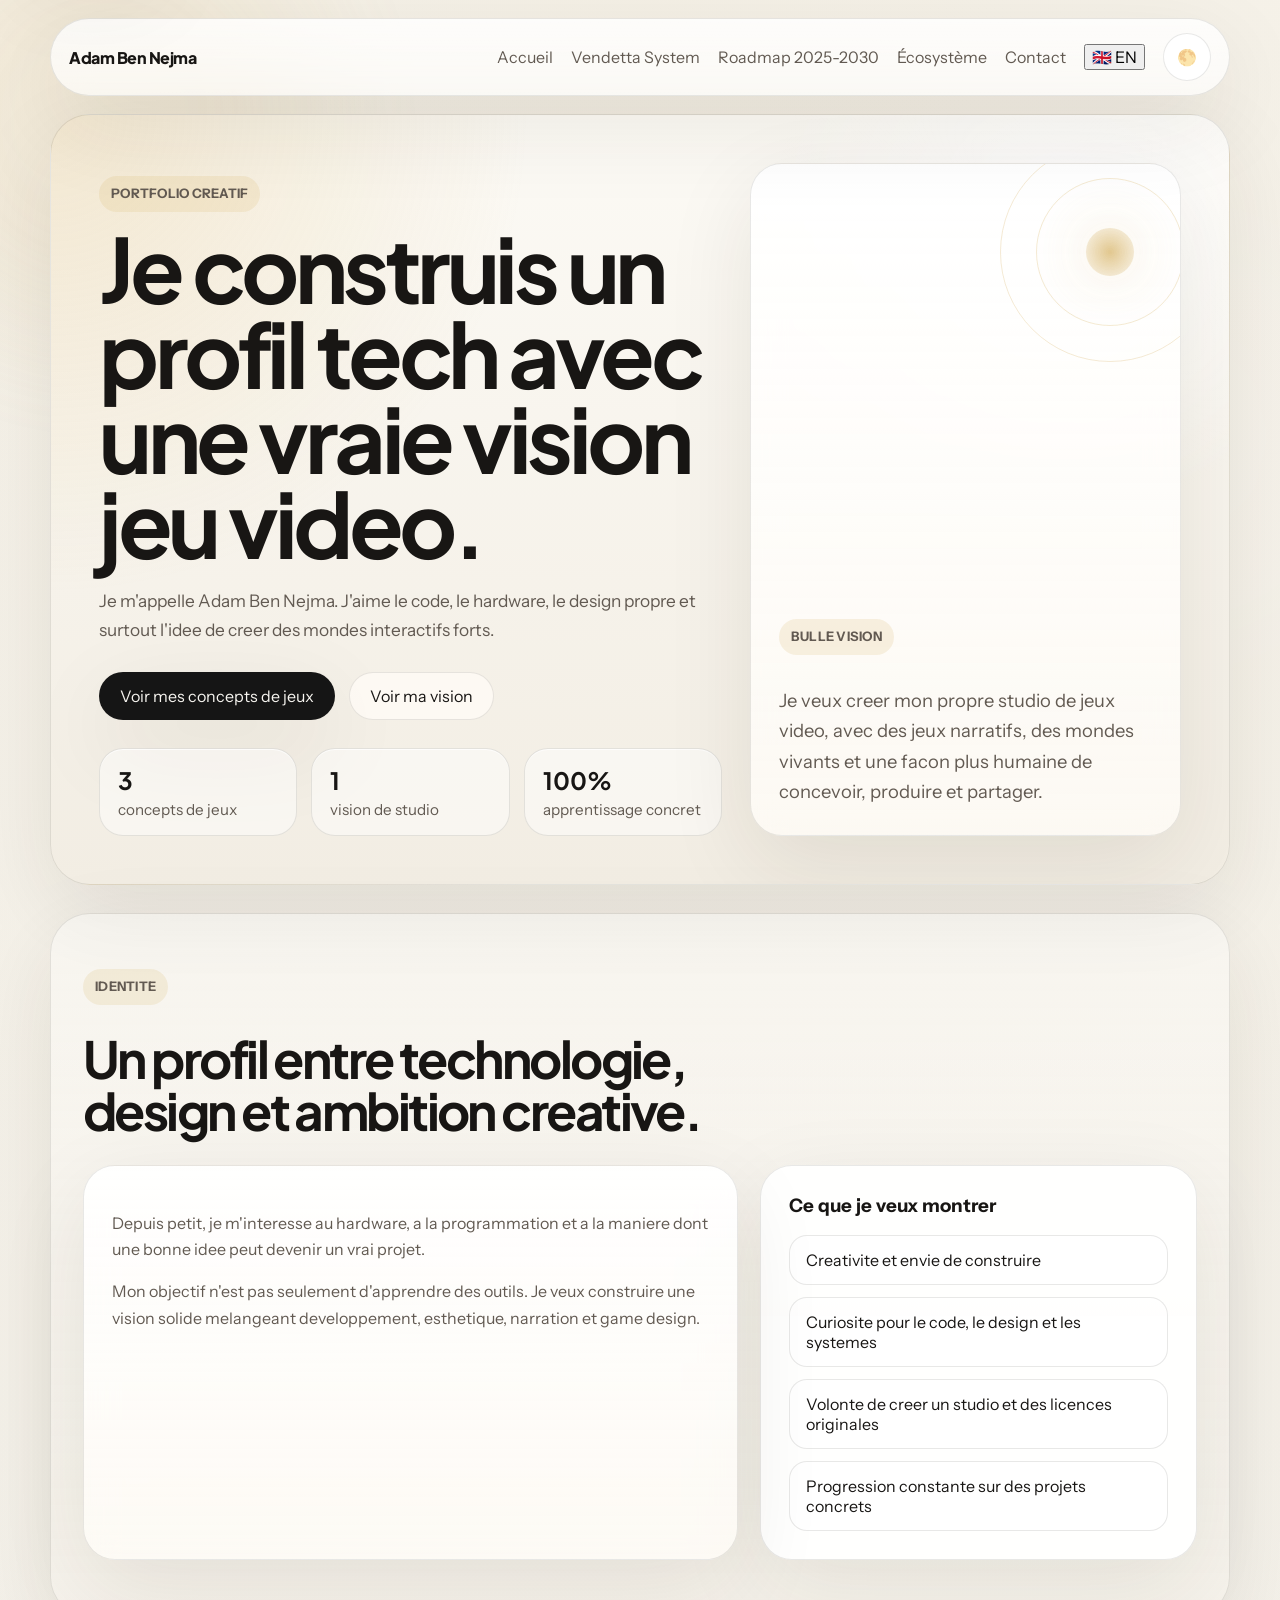
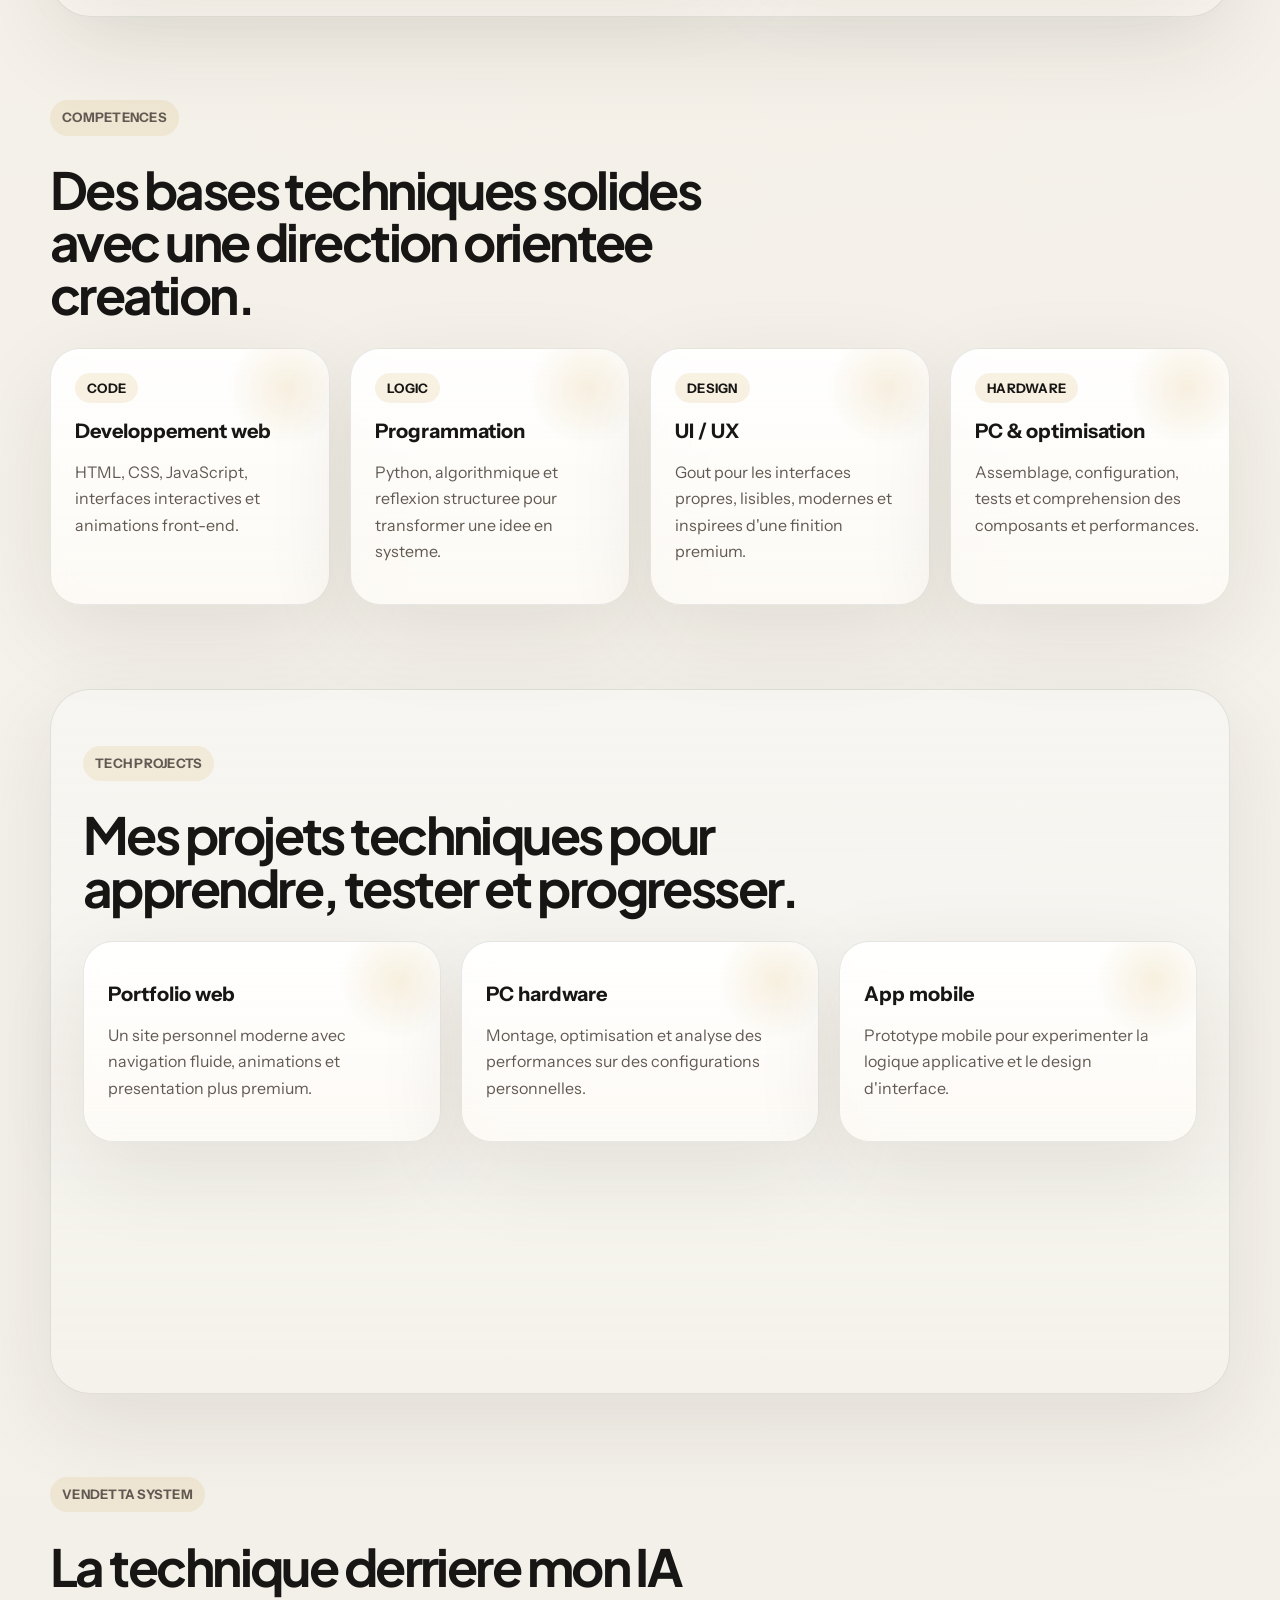
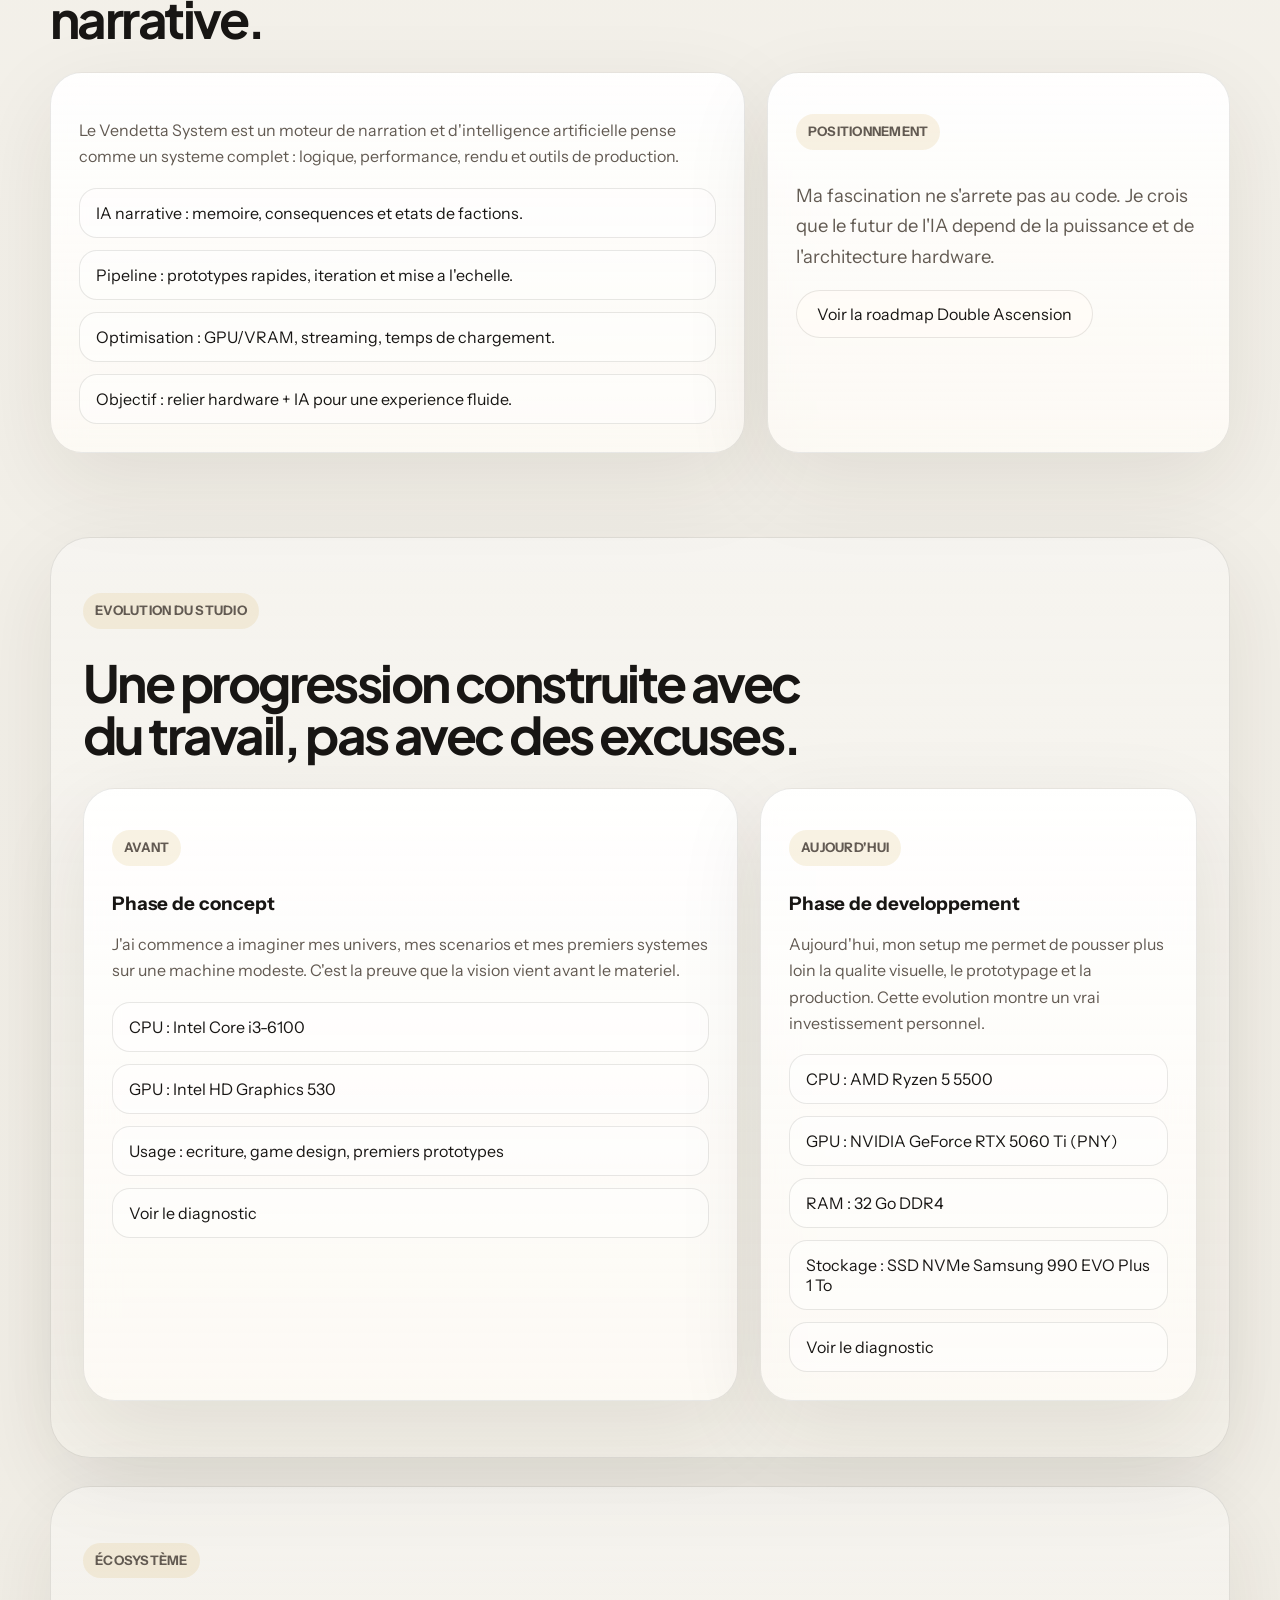
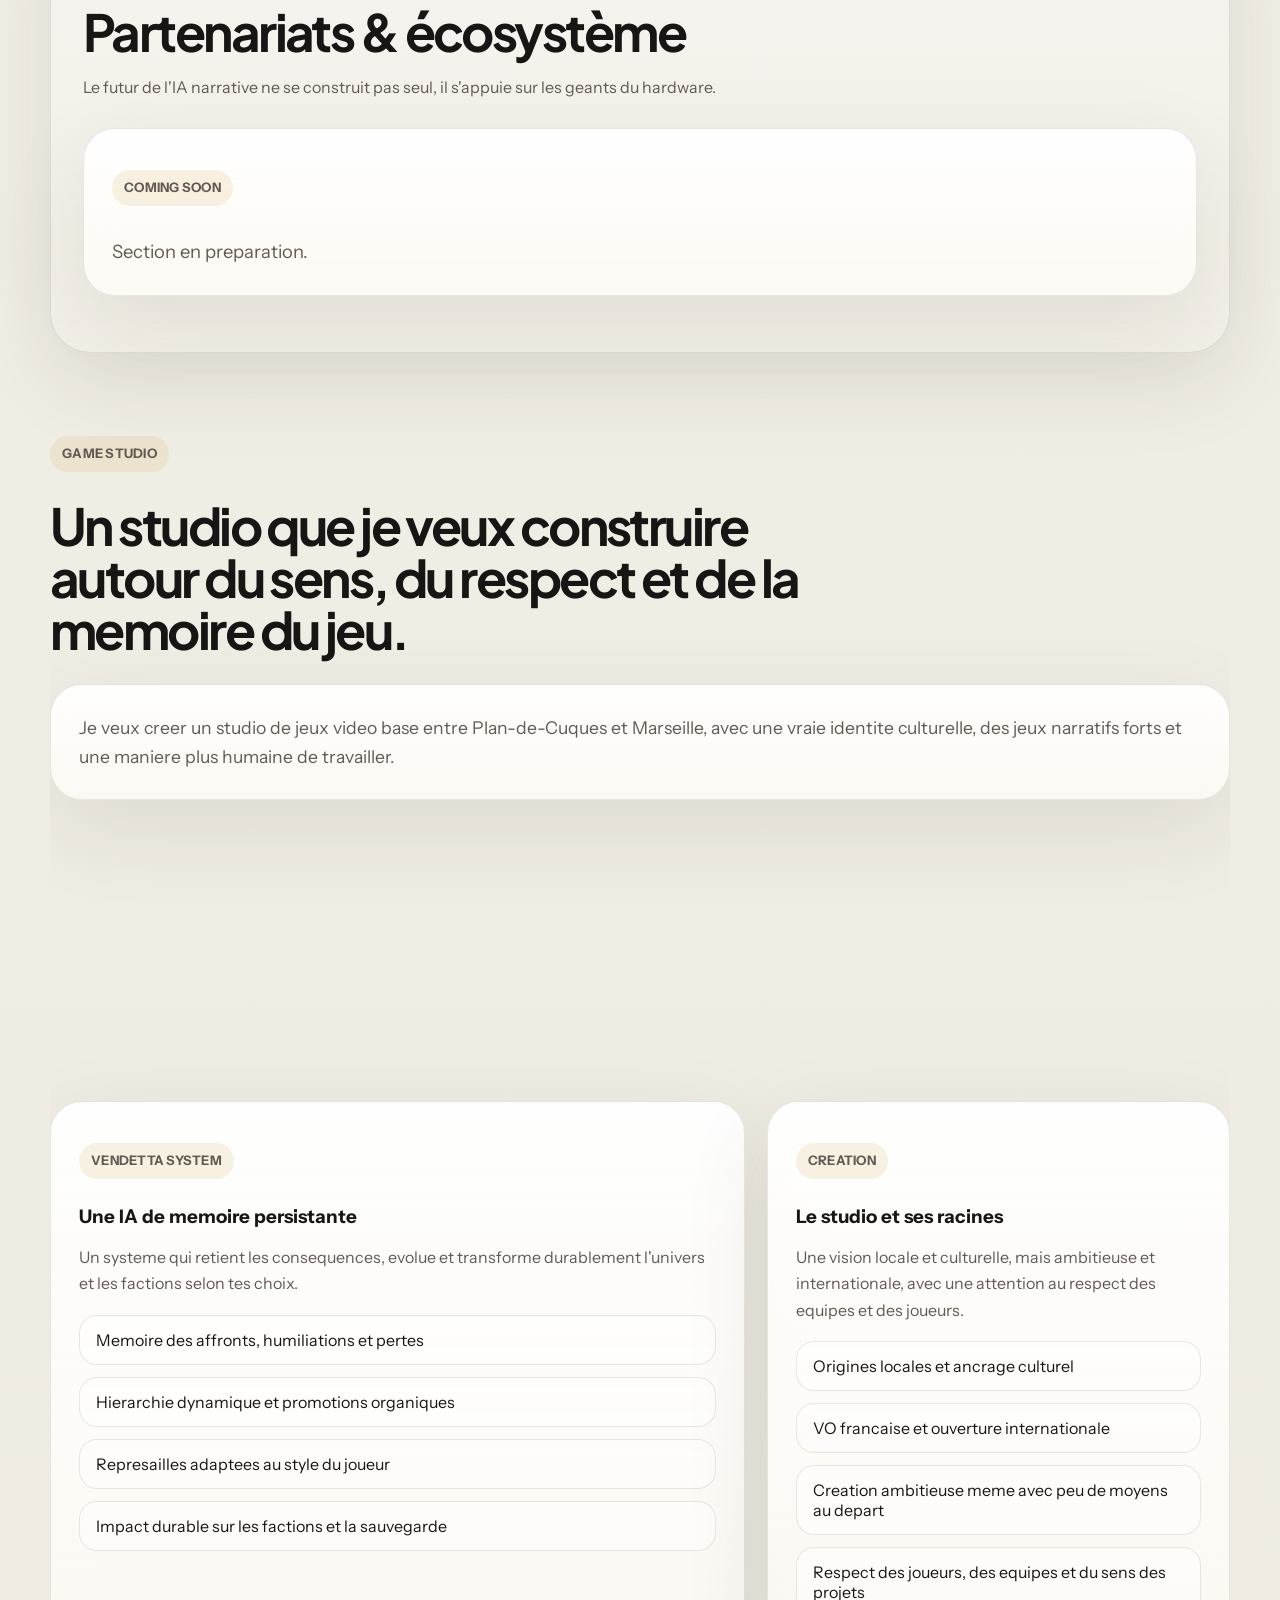
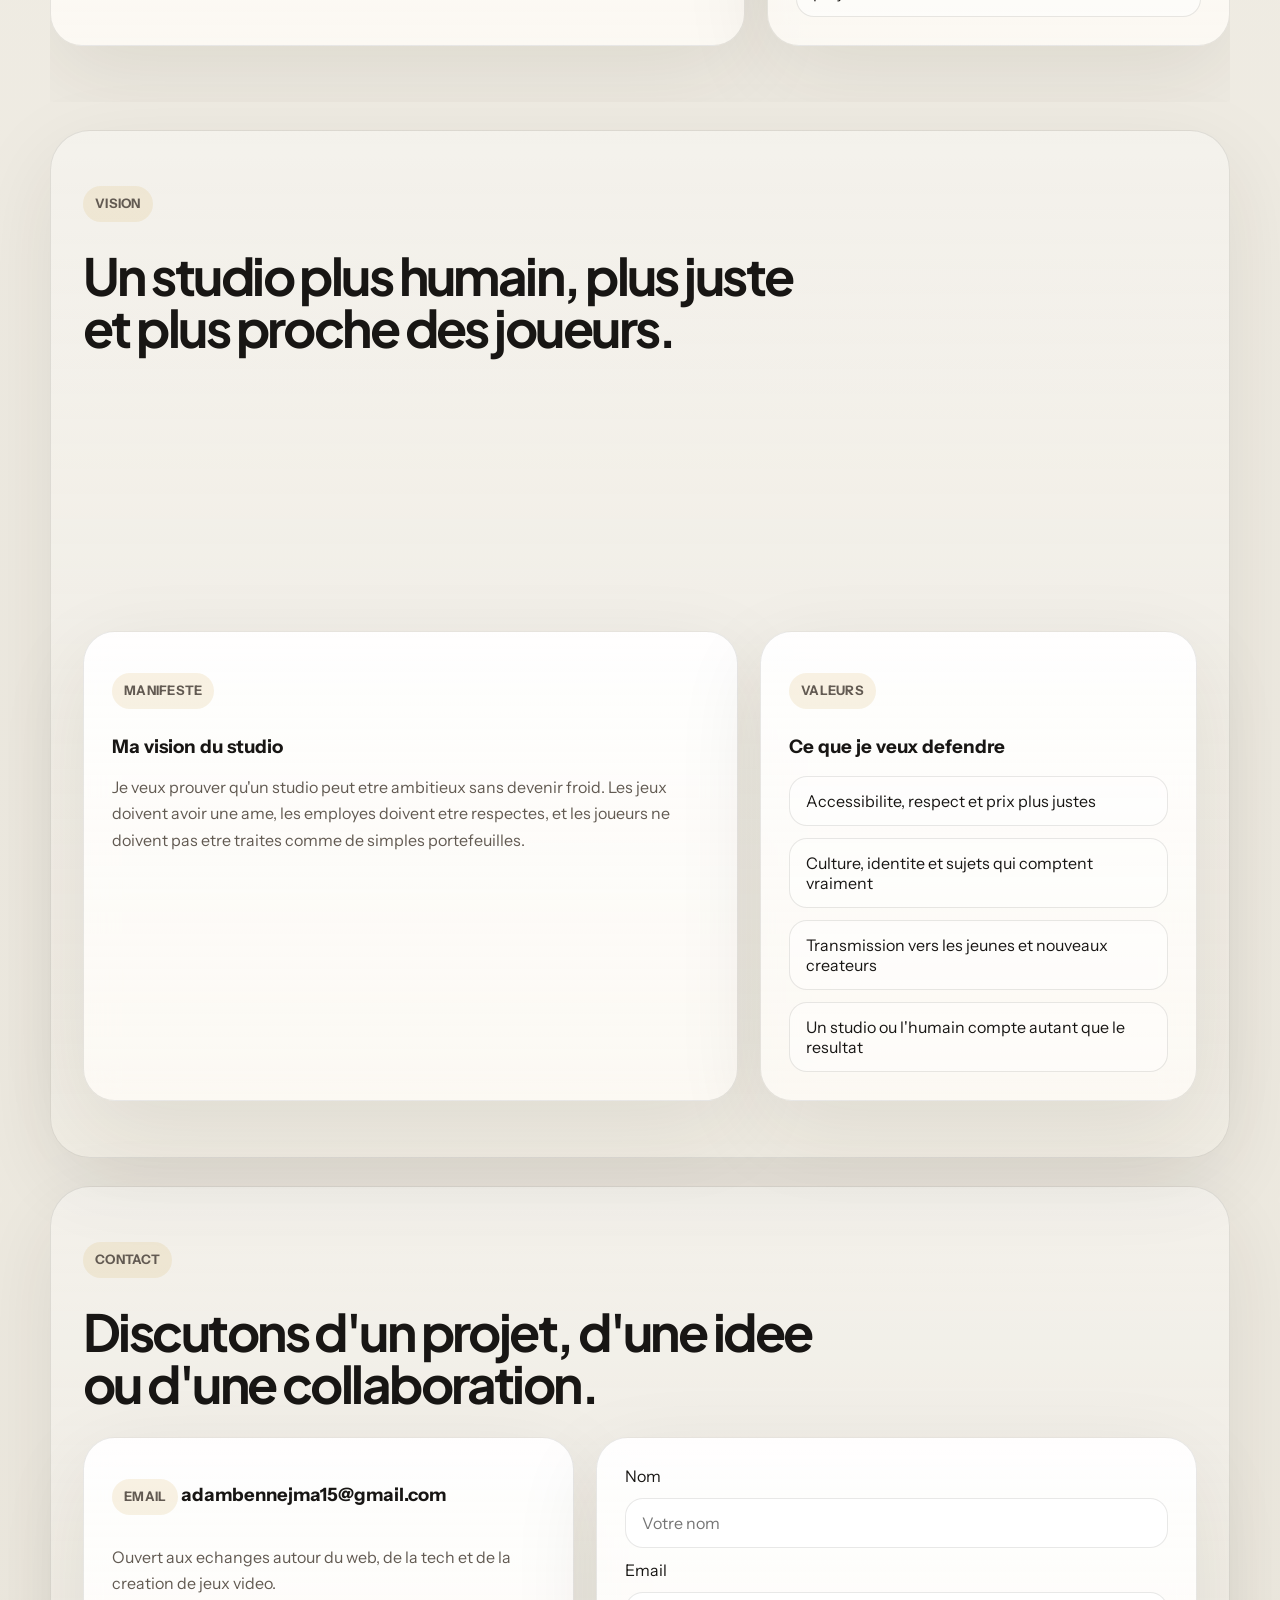
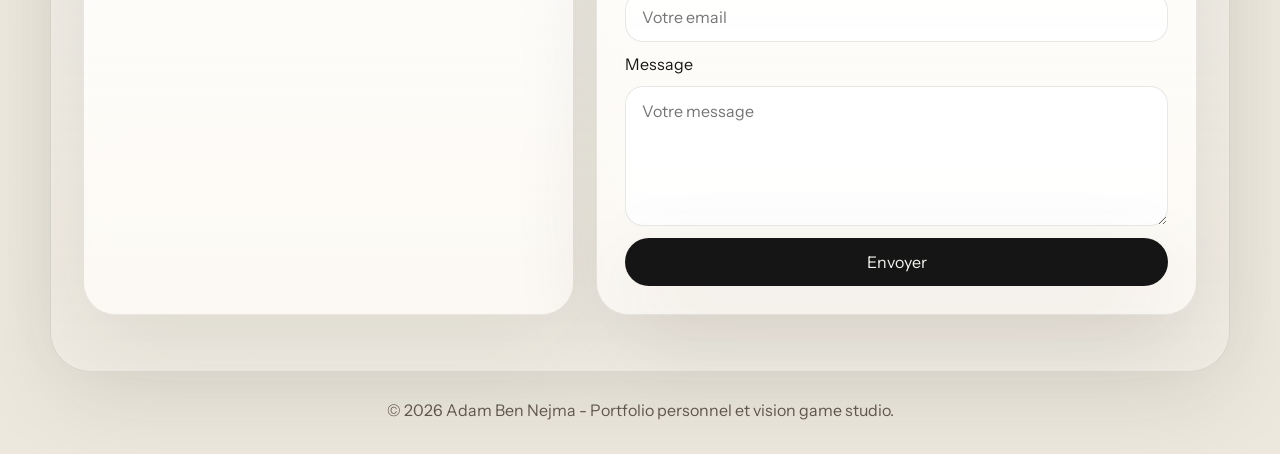
==== Portfolio-main/index.html @ b354236b "Add files via upload" ====
<!DOCTYPE html>
<html lang="fr">
<head>
  <meta charset="UTF-8">
  <meta name="viewport" content="width=device-width, initial-scale=1.0">
  <title>Adam Ben Nejma | Portfolio</title>
  <meta name="description" content="Portfolio d'Adam Ben Nejma : projets tech, vision de studio, Vendetta System et roadmap 2025-2030." data-i18n="meta.description" data-i18n-attr="content">
  <meta name="author" content="Adam Ben Nejma">
  <meta name="robots" content="index,follow">
  <meta name="color-scheme" content="light dark">
  <meta name="theme-color" content="#f7f5f0" media="(prefers-color-scheme: light)">
  <meta name="theme-color" content="#0c0c0e" media="(prefers-color-scheme: dark)">

  <meta property="og:type" content="website">
  <meta property="og:title" content="Adam Ben Nejma | Portfolio" data-i18n="document.title" data-i18n-attr="content">
  <meta property="og:description" content="Portfolio d'Adam Ben Nejma : projets tech, vision de studio, Vendetta System et roadmap 2025-2030." data-i18n="meta.description" data-i18n-attr="content">
  <meta name="twitter:card" content="summary">

  <link rel="icon" href="assets/favicon.svg" type="image/svg+xml">
  <link rel="preconnect" href="https://fonts.googleapis.com">
  <link rel="preconnect" href="https://fonts.gstatic.com" crossorigin>
  <link href="https://fonts.googleapis.com/css2?family=Instrument+Sans:wght@400;500;600;700&family=Plus+Jakarta+Sans:wght@500;700;800&display=swap" rel="stylesheet">
  <link rel="stylesheet" href="style.css">
</head>
<body data-page="index">
  <div class="page-glow page-glow-left"></div>
  <div class="page-glow page-glow-right"></div>
  <div class="bubbles" aria-hidden="true"></div>
  <a class="skip-link" href="#content" data-i18n="skip.link">Aller au contenu</a>

  <header class="site-header">
    <nav class="nav">
      <a class="brand" href="#home">Adam Ben Nejma</a>
      <ul class="nav-links">
        <li><a href="#home" data-i18n="nav.home">Accueil</a></li>
        <li><a href="#vendetta-system" data-i18n="nav.vendetta">Vendetta System</a></li>
        <li><a href="roadmap.html" data-i18n="nav.roadmap">Roadmap 2025-2030</a></li>
        <li><a href="#ecosystem" data-i18n="nav.ecosystem">Écosystème</a></li>
        <li><a href="#contact" data-i18n="nav.contact">Contact</a></li>
        <li><button id="lang-toggle" type="button" aria-label="Switch language">EN</button></li>
        <li><button id="theme-toggle" type="button" aria-label="Basculer le theme">&#127765;</button></li>
      </ul>
    </nav>
  </header>

  <main id="content">
    <section id="home" class="hero section">
      <div class="hero-copy">
        <p class="eyebrow" data-i18n="hero.eyebrow">Portfolio creatif</p>
        <h1 data-i18n="hero.title">Je construis un profil tech avec une vraie vision jeu video.</h1>
        <p class="hero-text" data-i18n="hero.text">
          Je m'appelle Adam Ben Nejma. J'aime le code, le hardware, le design propre et surtout l'idee de creer des mondes interactifs forts.
        </p>

        <div class="hero-actions">
          <a class="button primary" href="#game-studio" data-i18n="hero.cta_games">Voir mes concepts de jeux</a>
          <a class="button secondary" href="#manifesto" data-i18n="hero.cta_vision">Voir ma vision</a>
        </div>

        <div class="hero-metrics">
          <article class="metric-card">
            <strong>3</strong>
            <span data-i18n="hero.metric_games">concepts de jeux</span>
          </article>
          <article class="metric-card">
            <strong>1</strong>
            <span data-i18n="hero.metric_studio">vision de studio</span>
          </article>
          <article class="metric-card">
            <strong>100%</strong>
            <span data-i18n="hero.metric_learning">apprentissage concret</span>
          </article>
        </div>
      </div>

      <aside class="hero-panel glass-card">
        <p class="panel-label" data-i18n="hero.panel_label">Bulle vision</p>
        <p class="panel-quote" data-i18n="hero.panel_text">
          Je veux creer mon propre studio de jeux video, avec des jeux narratifs, des mondes vivants et une facon plus humaine de concevoir, produire et partager.
        </p>

        <div class="hero-orbit">
          <span class="orbit-ring orbit-ring-large"></span>
          <span class="orbit-ring orbit-ring-small"></span>
          <span class="orbit-core"></span>
        </div>
      </aside>
    </section>

    <section id="identity" class="section section-soft">
      <div class="section-heading">
        <p class="eyebrow" data-i18n="identity.eyebrow">Identite</p>
        <h2 data-i18n="identity.title">Un profil entre technologie, design et ambition creative.</h2>
      </div>

      <div class="split-grid">
        <article class="glass-card">
          <p data-i18n="identity.text_1">
            Depuis petit, je m'interesse au hardware, a la programmation et a la maniere dont une bonne idee peut devenir un vrai projet.
          </p>
          <p data-i18n="identity.text_2">
            Mon objectif n'est pas seulement d'apprendre des outils. Je veux construire une vision solide melangeant developpement, esthetique, narration et game design.
          </p>
        </article>

        <article class="traits-card">
          <h3 data-i18n="identity.showcase_title">Ce que je veux montrer</h3>
          <ul class="trait-list">
            <li data-i18n="identity.trait_1">Creativite et envie de construire</li>
            <li data-i18n="identity.trait_2">Curiosite pour le code, le design et les systemes</li>
            <li data-i18n="identity.trait_3">Volonte de creer un studio et des licences originales</li>
            <li data-i18n="identity.trait_4">Progression constante sur des projets concrets</li>
          </ul>
        </article>
      </div>
    </section>

    <section id="skills" class="section">
      <div class="section-heading">
        <p class="eyebrow" data-i18n="skills.eyebrow">Competences</p>
        <h2 data-i18n="skills.title">Des bases techniques solides avec une direction orientee creation.</h2>
      </div>

      <div class="cards cards-4">
        <article class="card reveal">
          <span class="card-tag" data-i18n="skills.tag_code">Code</span>
          <h3 data-i18n="skills.web_title">Developpement web</h3>
          <p data-i18n="skills.web_text">HTML, CSS, JavaScript, interfaces interactives et animations front-end.</p>
          <span class="card-accent"></span>
        </article>

        <article class="card reveal">
          <span class="card-tag" data-i18n="skills.tag_logic">Logic</span>
          <h3 data-i18n="skills.programming_title">Programmation</h3>
          <p data-i18n="skills.programming_text">Python, algorithmique et reflexion structuree pour transformer une idee en systeme.</p>
          <span class="card-accent"></span>
        </article>

        <article class="card reveal">
          <span class="card-tag" data-i18n="skills.tag_design">Design</span>
          <h3 data-i18n="skills.design_title">UI / UX</h3>
          <p data-i18n="skills.design_text">Gout pour les interfaces propres, lisibles, modernes et inspirees d'une finition premium.</p>
          <span class="card-accent"></span>
        </article>

        <article class="card reveal">
          <span class="card-tag" data-i18n="skills.tag_hardware">Hardware</span>
          <h3 data-i18n="skills.hardware_title">PC & optimisation</h3>
          <p data-i18n="skills.hardware_text">Assemblage, configuration, tests et comprehension des composants et performances.</p>
          <span class="card-accent"></span>
        </article>
      </div>
    </section>

    <section id="tech-projects" class="section section-soft">
      <div class="section-heading">
        <p class="eyebrow" data-i18n="tech.eyebrow">Tech Projects</p>
        <h2 data-i18n="tech.title">Mes projets techniques pour apprendre, tester et progresser.</h2>
      </div>

      <div class="cards">
        <article class="card reveal">
          <h3 data-i18n="tech.project_1_title">Portfolio web</h3>
          <p data-i18n="tech.project_1_text">Un site personnel moderne avec navigation fluide, animations et presentation plus premium.</p>
          <span class="card-accent"></span>
        </article>

        <article class="card reveal">
          <h3 data-i18n="tech.project_2_title">PC hardware</h3>
          <p data-i18n="tech.project_2_text">Montage, optimisation et analyse des performances sur des configurations personnelles.</p>
          <span class="card-accent"></span>
        </article>

        <article class="card reveal">
          <h3 data-i18n="tech.project_3_title">App mobile</h3>
          <p data-i18n="tech.project_3_text">Prototype mobile pour experimenter la logique applicative et le design d'interface.</p>
          <span class="card-accent"></span>
        </article>

        <article class="card reveal">
          <h3 data-i18n="tech.project_4_title">Arduino</h3>
          <p data-i18n="tech.project_4_text">Petits systemes automatises, capteurs et experimentation autour de l'electronique.</p>
          <span class="card-accent"></span>
        </article>

        <article class="card reveal">
          <h3 data-i18n="tech.project_5_title">Exploration IA</h3>
          <p data-i18n="tech.project_5_text">Tests de scripts et premieres explorations autour de l'intelligence artificielle.</p>
          <span class="card-accent"></span>
        </article>
      </div>
    </section>

    <section id="vendetta-system" class="section">
      <div class="section-heading">
        <p class="eyebrow" data-i18n="vendetta.eyebrow">Vendetta System</p>
        <h2 data-i18n="vendetta.title">La technique derriere mon IA narrative.</h2>
      </div>

      <div class="split-grid">
        <article class="glass-card reveal">
          <p data-i18n="vendetta.text">
            Le Vendetta System est un moteur de narration et d'intelligence artificielle pense comme un systeme complet : logique, performance, rendu et outils de production.
          </p>
          <ul class="trait-list vendetta-list">
            <li data-i18n="vendetta.item_1">IA narrative : memoire, consequences et etats de factions.</li>
            <li data-i18n="vendetta.item_2">Pipeline : prototypes rapides, iteration et mise a l'echelle.</li>
            <li data-i18n="vendetta.item_3">Optimisation : GPU/VRAM, streaming, temps de chargement.</li>
            <li data-i18n="vendetta.item_4">Objectif : relier hardware + IA pour une experience fluide.</li>
          </ul>
        </article>

        <article class="glass-card reveal vendetta-goal">
          <p class="panel-label" data-i18n="vendetta.goal_label">Positionnement</p>
          <p class="panel-quote" data-i18n="vendetta.goal_text">
            Ma fascination ne s'arrete pas au code. Je crois que le futur de l'IA depend de la puissance et de l'architecture hardware.
          </p>
          <a class="button secondary" href="roadmap.html" data-i18n="vendetta.cta">Voir la roadmap Double Ascension</a>
        </article>
      </div>
    </section>

    <section id="setup" class="section section-soft">
      <div class="section-heading">
        <p class="eyebrow" data-i18n="setup.eyebrow">Evolution du studio</p>
        <h2 data-i18n="setup.title">Une progression construite avec du travail, pas avec des excuses.</h2>
      </div>

      <div class="split-grid studio-details">
        <article class="glass-card reveal">
          <p class="eyebrow" data-i18n="setup.before_eyebrow">Avant</p>
          <h3 data-i18n="setup.before_title">Phase de concept</h3>
          <p data-i18n="setup.before_text">
            J'ai commence a imaginer mes univers, mes scenarios et mes premiers systemes sur une machine modeste. C'est la preuve que la vision vient avant le materiel.
          </p>
          <ul class="trait-list">
            <li data-i18n="setup.before_item_1">CPU : Intel Core i3-6100</li>
            <li data-i18n="setup.before_item_2">GPU : Intel HD Graphics 530</li>
            <li data-i18n="setup.before_item_3">Usage : ecriture, game design, premiers prototypes</li>
            <li><a href="https://userdiag.com/id/7AfDZUfnks" target="_blank" rel="noopener noreferrer" data-i18n="setup.before_link">Voir le diagnostic</a></li>
          </ul>
        </article>

        <article class="glass-card reveal">
          <p class="eyebrow" data-i18n="setup.now_eyebrow">Aujourd'hui</p>
          <h3 data-i18n="setup.now_title">Phase de developpement</h3>
          <p data-i18n="setup.now_text">
            Aujourd'hui, mon setup me permet de pousser plus loin la qualite visuelle, le prototypage et la production. Cette evolution montre un vrai investissement personnel.
          </p>
          <ul class="trait-list">
            <li data-i18n="setup.now_item_1">CPU : AMD Ryzen 5 5500</li>
            <li data-i18n="setup.now_item_2">GPU : NVIDIA GeForce RTX 5060 Ti (PNY)</li>
            <li data-i18n="setup.now_item_3">RAM : 32 Go DDR4</li>
            <li data-i18n="setup.now_item_4">Stockage : SSD NVMe Samsung 990 EVO Plus 1 To</li>
            <li><a href="https://userdiag.com/id/TTmkhNud4X" target="_blank" rel="noopener noreferrer" data-i18n="setup.now_link">Voir le diagnostic</a></li>
          </ul>
        </article>
      </div>
    </section>

    <section id="ecosystem" class="section section-soft ecosystem ecosystem-locked" data-unlock-code="ADAM">
      <div class="section-heading">
        <p class="eyebrow" data-i18n="ecosystem.eyebrow">Écosystème</p>
        <h2 data-i18n="ecosystem.title">Partenariats & écosystème</h2>
        <p data-i18n="ecosystem.lead">
          Le futur de l'IA narrative ne se construit pas seul, il s'appuie sur les geants du hardware.
        </p>
      </div>

      <article class="ecosystem-coming glass-card reveal">
        <p class="panel-label" data-i18n="ecosystem.coming_title">Coming soon</p>
        <p class="panel-quote" data-i18n="ecosystem.coming_text">Section en preparation.</p>
      </article>

      <div class="partner-grid ecosystem-details" aria-hidden="true">
        <article class="partner-card glass-card reveal">
          <div class="partner-head">
            <img class="partner-logo" loading="lazy" src="assets/logos/samsung.png" alt="Samsung">
            <div class="partner-meta">
              <h3>Samsung France</h3>
              <p class="partner-status">
                <span class="status-pill status-active" data-i18n="ecosystem.samsung_status">Dossier prioritaire - En etude finale</span>
              </p>
            </div>
          </div>
          <p data-i18n="ecosystem.samsung_details">Echanges en cours avec la direction. Objectif : equipement du studio en moniteurs de precision.</p>
          <div class="progress" role="progressbar" aria-label="Avancement Samsung" aria-valuemin="0" aria-valuemax="100" aria-valuenow="80">
            <span style="width: 80%"></span>
          </div>
        </article>

        <article class="partner-card glass-card reveal is-muted">
          <div class="partner-head">
            <img class="partner-logo" loading="lazy" src="assets/logos/nvidia.svg" alt="NVIDIA">
            <div class="partner-meta">
              <h3>NVIDIA</h3>
              <p class="partner-status">
                <span class="status-pill status-pending" data-i18n="ecosystem.nvidia_status">Prise de contact - Phase exploratoire</span>
              </p>
            </div>
          </div>
          <p data-i18n="ecosystem.nvidia_details">Discussions exploratoires sur l'optimisation GPU et le rendu avance pour le Vendetta System.</p>
          <div class="progress" role="progressbar" aria-label="Avancement NVIDIA" aria-valuemin="0" aria-valuemax="100" aria-valuenow="20">
            <span style="width: 20%"></span>
          </div>
        </article>

        <article class="partner-card glass-card reveal is-muted">
          <div class="partner-head">
            <div class="partner-logos" aria-label="Herman Miller and Logitech G logos">
              <img class="partner-logo" loading="lazy" src="assets/logos/herman-miller.png" alt="Herman Miller">
              <img class="partner-logo" loading="lazy" src="assets/logos/logitech.svg" alt="Logitech G">
            </div>
            <div class="partner-meta">
              <h3>Herman Miller & Logitech G</h3>
              <p class="partner-status">
                <span class="status-pill status-pending" data-i18n="ecosystem.hm_status">En attente de retour media</span>
              </p>
            </div>
          </div>
          <p data-i18n="ecosystem.hm_details">Dossier transmis : ergonomie et peripheriques de creation haute performance.</p>
          <div class="progress" role="progressbar" aria-label="Avancement Herman Miller & Logitech G" aria-valuemin="0" aria-valuemax="100" aria-valuenow="15">
            <span style="width: 15%"></span>
          </div>
        </article>
      </div>
    </section>

    <section id="game-studio" class="section studio-section">
      <div class="section-heading">
        <p class="eyebrow" data-i18n="studio.eyebrow">Game Studio</p>
        <h2 data-i18n="studio.title">Un studio que je veux construire autour du sens, du respect et de la memoire du jeu.</h2>
      </div>

      <div class="studio-banner glass-card">
        <p class="studio-bubble" data-i18n="studio.bubble">
          Je veux creer un studio de jeux video base entre Plan-de-Cuques et Marseille, avec une vraie identite culturelle, des jeux narratifs forts et une maniere plus humaine de travailler.
        </p>
      </div>

      <div class="cards">
        <article class="card project-card reveal">
          <span class="card-tag" data-i18n="studio.game_1_tag">Jeu 1</span>
          <h3>L'Ordre d'Alamut</h3>
          <p data-i18n="studio.game_1_text">
            Un thriller d'espionnage moderne autour d'un heritage secret. Chaque mission transforme les factions, les alliances et la memoire du monde.
          </p>
          <span class="card-accent"></span>
        </article>

        <article class="card project-card reveal">
          <span class="card-tag" data-i18n="studio.game_2_tag">Jeu 2</span>
          <h3>LAWBREAKER - Padis City</h3>
          <p data-i18n="studio.game_2_text">
            Une ville inspiree de Paris, des quartiers sous tension, et un avocat capable d'utiliser la loi, l'influence et la peur comme armes.
          </p>
          <span class="card-accent"></span>
        </article>

        <article class="card project-card reveal">
          <span class="card-tag" data-i18n="studio.game_3_tag">Jeu 3</span>
          <h3>Vampire's Decree</h3>
          <p data-i18n="studio.game_3_text">
            Un royaume gothique, des vampires, un complot royal et une progression fondee sur la furtivite, le parkour et les choix moraux.
          </p>
          <span class="card-accent"></span>
        </article>
      </div>

      <div class="split-grid studio-details">
        <article class="glass-card reveal">
          <p class="eyebrow" data-i18n="studio.system_eyebrow">Vendetta System</p>
          <h3 data-i18n="studio.system_title">Une IA de memoire persistante</h3>
          <p data-i18n="studio.system_text">
            Le Vendetta System est une architecture d'IA comportementale persistante. Les ennemis se souviennent, changent de statut, s'adaptent au style du joueur et peuvent revenir plus tard avec de nouvelles strategies.
          </p>
          <ul class="trait-list">
            <li data-i18n="studio.system_trait_1">Memoire des affronts, humiliations et pertes</li>
            <li data-i18n="studio.system_trait_2">Hierarchie dynamique et promotions organiques</li>
            <li data-i18n="studio.system_trait_3">Represailles adaptees au style du joueur</li>
            <li data-i18n="studio.system_trait_4">Impact durable sur les factions et la sauvegarde</li>
          </ul>
        </article>

        <article class="glass-card reveal">
          <p class="eyebrow" data-i18n="studio.creation_eyebrow">Creation</p>
          <h3 data-i18n="studio.creation_title">Le studio et ses racines</h3>
          <p data-i18n="studio.creation_text">
            Ma vision part de Marseille et Plan-de-Cuques. Je veux creer en France, en VO francaise, avec une identite nourrie par des cultures reelles, des sujets humains et une volonte de transmission.
          </p>
          <ul class="trait-list">
            <li data-i18n="studio.creation_trait_1">Origines locales et ancrage culturel</li>
            <li data-i18n="studio.creation_trait_2">VO francaise et ouverture internationale</li>
            <li data-i18n="studio.creation_trait_3">Creation ambitieuse meme avec peu de moyens au depart</li>
            <li data-i18n="studio.creation_trait_4">Respect des joueurs, des equipes et du sens des projets</li>
          </ul>
        </article>
      </div>
    </section>

    <section id="manifesto" class="section section-soft">
      <div class="section-heading">
        <p class="eyebrow" data-i18n="vision.eyebrow">Vision</p>
        <h2 data-i18n="vision.title">Un studio plus humain, plus juste et plus proche des joueurs.</h2>
      </div>

      <div class="cards">
        <article class="card reveal">
          <h3 data-i18n="vision.card_1_title">Le studio</h3>
          <p data-i18n="vision.card_1_text">
            Je veux construire un studio de developpement qui defend des jeux ambitieux, culturels et accessibles, sans suivre les abus habituels de l'industrie.
          </p>
          <span class="card-accent"></span>
        </article>

        <article class="card reveal">
          <h3 data-i18n="vision.card_2_title">Les employes</h3>
          <p data-i18n="vision.card_2_text">
            Mon objectif est de creer un cadre de travail plus humain : respect, egalite, sante, soutien concret, transmission et meilleures conditions de vie.
          </p>
          <span class="card-accent"></span>
        </article>

        <article class="card reveal">
          <h3 data-i18n="vision.card_3_title">Les joueurs</h3>
          <p data-i18n="vision.card_3_text">
            Je veux proposer des jeux honnetes, des prix plus accessibles, des editions physiques avec du vrai contenu et une relation basee sur la confiance.
          </p>
          <span class="card-accent"></span>
        </article>
      </div>

      <div class="split-grid studio-details">
        <article class="glass-card reveal">
          <p class="eyebrow" data-i18n="vision.manifesto_eyebrow">Manifeste</p>
          <h3 data-i18n="vision.manifesto_title">Ma vision du studio</h3>
          <p data-i18n="vision.manifesto_text">
            Je veux prouver qu'un studio peut etre ambitieux sans devenir froid. Les jeux doivent avoir une ame, les employes doivent etre respectes, et les joueurs ne doivent pas etre traites comme de simples portefeuilles.
          </p>
        </article>

        <article class="glass-card reveal">
          <p class="eyebrow" data-i18n="vision.values_eyebrow">Valeurs</p>
          <h3 data-i18n="vision.values_title">Ce que je veux defendre</h3>
          <ul class="trait-list">
            <li data-i18n="vision.value_1">Accessibilite, respect et prix plus justes</li>
            <li data-i18n="vision.value_2">Culture, identite et sujets qui comptent vraiment</li>
            <li data-i18n="vision.value_3">Transmission vers les jeunes et nouveaux createurs</li>
            <li data-i18n="vision.value_4">Un studio ou l'humain compte autant que le resultat</li>
          </ul>
        </article>
      </div>
    </section>

    <section id="contact" class="section section-soft">
      <div class="section-heading">
        <p class="eyebrow" data-i18n="contact.eyebrow">Contact</p>
        <h2 data-i18n="contact.title">Discutons d'un projet, d'une idee ou d'une collaboration.</h2>
      </div>

      <div class="contact-layout">
        <article class="glass-card contact-card">
          <p class="contact-label">Email</p>
          <a class="contact-link" href="mailto:adambennejma15@gmail.com">adambennejma15@gmail.com</a>
          <p class="contact-note" data-i18n="contact.note">
            Ouvert aux echanges autour du web, de la tech et de la creation de jeux video.
          </p>
        </article>

        <form class="contact-form glass-card" action="mailto:adambennejma15@gmail.com" method="post" enctype="text/plain">
          <label for="name" data-i18n="contact.name_label">Nom</label>
          <input id="name" name="Nom" type="text" placeholder="Votre nom" data-i18n-placeholder="contact.name_placeholder" required>

          <label for="email" data-i18n="contact.email_label">Email</label>
          <input id="email" name="Email" type="email" placeholder="Votre email" data-i18n-placeholder="contact.email_placeholder" required>

          <label for="message" data-i18n="contact.message_label">Message</label>
          <textarea id="message" name="Message" placeholder="Votre message" data-i18n-placeholder="contact.message_placeholder" required></textarea>

          <button class="button primary" type="submit" data-i18n="contact.send">Envoyer</button>
        </form>
      </div>
    </section>
  </main>

  <footer class="site-footer">
    <p data-i18n="footer.text">&copy; 2026 Adam Ben Nejma - Portfolio personnel et vision game studio.</p>
  </footer>

  <script src="script.js"></script>
</body>
</html>
---- Portfolio-main/style.css ----
:root {
  --bg: #f7f5f0;
  --bg-soft: #ece8de;
  --surface: rgba(255, 252, 247, 0.78);
  --surface-strong: rgba(255, 255, 255, 0.94);
  --text: #181614;
  --muted: #625a52;
  --line: rgba(37, 31, 27, 0.1);
  --shadow: 0 28px 90px rgba(45, 31, 12, 0.09);
  --shadow-hover: 0 34px 120px rgba(45, 31, 12, 0.16);
  --primary: #151515;
  --accent: #d8b56a;
  --accent-strong: #c08d2a;
  --hero-gradient: radial-gradient(circle at top left, rgba(216, 181, 106, 0.26), transparent 34%),
    radial-gradient(circle at 86% 14%, rgba(255, 255, 255, 0.9), transparent 24%),
    linear-gradient(180deg, #fcfaf5 0%, #f2ede3 100%);
}

body.dark {
  --bg: #0c0c0e;
  --bg-soft: #151519;
  --surface: rgba(22, 22, 26, 0.8);
  --surface-strong: rgba(27, 27, 31, 0.92);
  --text: #f7f3eb;
  --muted: #b0a79b;
  --line: rgba(255, 244, 227, 0.08);
  --shadow: 0 28px 90px rgba(0, 0, 0, 0.4);
  --shadow-hover: 0 34px 120px rgba(0, 0, 0, 0.52);
  --primary: #f7f3eb;
  --accent: #e1bf78;
  --accent-strong: #f3d39a;
  --hero-gradient: radial-gradient(circle at top left, rgba(225, 191, 120, 0.16), transparent 34%),
    radial-gradient(circle at 85% 14%, rgba(114, 114, 130, 0.14), transparent 24%),
    linear-gradient(180deg, #121214 0%, #19191d 100%);
}

* {
  box-sizing: border-box;
}

html {
  scroll-behavior: smooth;
}

body {
  margin: 0;
  font-family: "Instrument Sans", "Segoe UI", sans-serif;
  color: var(--text);
  background:
    radial-gradient(circle at top, rgba(216, 181, 106, 0.08), transparent 30%),
    linear-gradient(180deg, var(--bg) 0%, var(--bg-soft) 100%);
  transition: background 0.35s ease, color 0.35s ease;
  overflow-x: hidden;
}

a {
  color: inherit;
  text-decoration: none;
}

:focus-visible {
  outline: 3px solid rgba(216, 181, 106, 0.85);
  outline-offset: 4px;
}

.skip-link {
  position: absolute;
  left: 16px;
  top: 12px;
  z-index: 999;
  padding: 10px 14px;
  border-radius: 999px;
  border: 1px solid var(--line);
  background: var(--surface-strong);
  color: var(--text);
  transform: translateY(-220%);
  transition: transform 0.2s ease;
  box-shadow: var(--shadow);
}

.skip-link:focus-visible {
  transform: translateY(0);
}

button,
input,
textarea {
  font: inherit;
}

.site-header {
  position: sticky;
  top: 0;
  z-index: 20;
  padding: 18px 24px;
}

.nav {
  max-width: 1180px;
  margin: 0 auto;
  display: flex;
  align-items: center;
  justify-content: space-between;
  gap: 20px;
  padding: 14px 18px;
  background: linear-gradient(180deg, rgba(255, 255, 255, 0.82), rgba(255, 255, 255, 0.62));
  border: 1px solid var(--line);
  border-radius: 999px;
  backdrop-filter: blur(20px);
  box-shadow: var(--shadow);
}

body.dark .nav {
  background: linear-gradient(180deg, rgba(28, 28, 32, 0.86), rgba(18, 18, 22, 0.72));
}

.brand {
  font-family: "Plus Jakarta Sans", sans-serif;
  font-weight: 800;
  letter-spacing: -0.03em;
}

.nav-links {
  display: flex;
  align-items: center;
  gap: 18px;
  list-style: none;
  margin: 0;
  padding: 0;
  flex-wrap: wrap;
  justify-content: flex-end;
}

.nav-links a,
#theme-toggle {
  color: var(--muted);
  transition: color 0.25s ease, transform 0.25s ease, background 0.25s ease;
}

.nav-links a:hover,
#theme-toggle:hover {
  color: var(--text);
  transform: translateY(-1px);
}

#theme-toggle {
  border: 1px solid var(--line);
  background: var(--surface-strong);
  color: var(--text);
  width: 48px;
  height: 48px;
  padding: 0;
  border-radius: 999px;
  cursor: pointer;
  display: inline-flex;
  align-items: center;
  justify-content: center;
  box-shadow: inset 0 1px 0 rgba(255, 255, 255, 0.7);
}

main,
.roadmap-main {
  width: min(1180px, calc(100% - 32px));
  margin: 0 auto;
  position: relative;
  z-index: 1;
}

.section,
.timeline-section,
.vision-panel {
  margin-bottom: 28px;
}

.section {
  padding: 42px 0 56px;
}

.hero {
  min-height: calc(100vh - 130px);
  display: grid;
  grid-template-columns: 1.3fr 0.9fr;
  gap: 28px;
  align-items: center;
  background: var(--hero-gradient);
  border: 1px solid var(--line);
  border-radius: 40px;
  padding: 48px;
  box-shadow: var(--shadow);
  overflow: hidden;
}

.hero-copy h1,
.section-heading h2,
.timeline-item h2 {
  font-family: "Plus Jakarta Sans", sans-serif;
  letter-spacing: -0.05em;
}

.hero-copy h1 {
  margin: 0;
  font-size: clamp(2.8rem, 7vw, 5.6rem);
  line-height: 0.95;
  max-width: 10ch;
}

.hero-text,
.panel-quote,
.section p,
.card p,
.timeline-item p,
.contact-note {
  color: var(--muted);
  line-height: 1.65;
}

.hero-text {
  max-width: 56ch;
  margin-top: 22px;
  font-size: 1.08rem;
}

.hero-actions {
  display: flex;
  flex-wrap: wrap;
  gap: 14px;
  margin-top: 28px;
}

.button {
  display: inline-flex;
  align-items: center;
  justify-content: center;
  min-height: 48px;
  padding: 0 20px;
  border-radius: 999px;
  border: 1px solid transparent;
  transition: transform 0.25s ease, box-shadow 0.25s ease, background 0.25s ease;
}

.button:hover {
  transform: translateY(-2px);
}

.button.primary {
  background: var(--primary);
  color: var(--bg);
  box-shadow: var(--shadow);
}

.button.secondary {
  background: var(--surface);
  color: var(--text);
  border-color: var(--line);
}

.glass-card,
.card,
.timeline-item,
.vision-panel {
  background: linear-gradient(180deg, var(--surface-strong), var(--surface));
  border: 1px solid var(--line);
  backdrop-filter: blur(16px);
  box-shadow: var(--shadow);
}

.glass-card {
  border-radius: 32px;
  padding: 28px;
}

.hero-panel {
  align-self: stretch;
  display: flex;
  flex-direction: column;
  justify-content: flex-end;
  position: relative;
  overflow: hidden;
}

.panel-label,
.eyebrow,
.card-tag,
.timeline-step,
.contact-label {
  display: inline-flex;
  width: fit-content;
  padding: 7px 12px;
  border-radius: 999px;
  background: rgba(216, 181, 106, 0.18);
  color: var(--text);
  font-size: 0.82rem;
  font-weight: 700;
  letter-spacing: 0.02em;
  text-transform: uppercase;
}

.panel-quote {
  font-size: 1.15rem;
  margin: 18px 0 0;
}

.section-soft {
  background: linear-gradient(180deg, rgba(255, 255, 255, 0.34), rgba(255, 251, 245, 0.18));
  border: 1px solid var(--line);
  border-radius: 40px;
  padding: 42px 32px 56px;
  box-shadow: var(--shadow);
}

body.dark .section-soft {
  background: linear-gradient(180deg, rgba(255, 255, 255, 0.03), rgba(255, 255, 255, 0.02));
}

.section-heading {
  max-width: 760px;
  margin-bottom: 28px;
}

.section-heading h2 {
  margin: 14px 0 0;
  font-size: clamp(2rem, 4vw, 3.4rem);
  line-height: 1.02;
}

.split-grid {
  display: grid;
  grid-template-columns: 1.2fr 0.8fr;
  gap: 22px;
}

.traits-card {
  padding: 28px;
  border-radius: 32px;
  background: var(--surface-strong);
  border: 1px solid var(--line);
  box-shadow: var(--shadow);
}

.traits-card h3 {
  margin-top: 0;
}

.trait-list {
  list-style: none;
  padding: 0;
  margin: 18px 0 0;
  display: grid;
  gap: 12px;
}

.trait-list li {
  padding: 14px 16px;
  border-radius: 18px;
  background: rgba(255, 255, 255, 0.42);
  border: 1px solid var(--line);
}

body.dark .trait-list li {
  background: rgba(255, 255, 255, 0.03);
}

.cards {
  display: grid;
  grid-template-columns: repeat(3, minmax(0, 1fr));
  gap: 20px;
}

.cards-4 {
  grid-template-columns: repeat(4, minmax(0, 1fr));
}

.card {
  padding: 24px;
  border-radius: 30px;
  transform: translateY(24px);
  opacity: 0;
  transition: transform 0.6s ease, opacity 0.6s ease, box-shadow 0.35s ease;
  position: relative;
  overflow: hidden;
}

.card h3 {
  margin: 16px 0 10px;
  font-size: 1.25rem;
}

.card.visible,
.timeline-item.visible,
.vision-panel.visible {
  opacity: 1;
  transform: translateY(0);
}

.card:hover,
.timeline-item:hover,
.vision-panel:hover,
.glass-card:hover {
  box-shadow: var(--shadow-hover);
  transform: translateY(-4px);
}

.studio-section {
  position: relative;
  overflow: hidden;
}

.studio-banner {
  margin-bottom: 22px;
}

.studio-bubble {
  margin: 0;
  font-size: 1.1rem;
}

.project-card {
  min-height: 240px;
}

.hero-metrics {
  display: grid;
  grid-template-columns: repeat(3, minmax(0, 1fr));
  gap: 14px;
  margin-top: 28px;
}

.metric-card {
  padding: 16px 18px;
  border-radius: 24px;
  background: rgba(255, 255, 255, 0.48);
  border: 1px solid var(--line);
  box-shadow: inset 0 1px 0 rgba(255, 255, 255, 0.75);
}

body.dark .metric-card {
  background: rgba(255, 255, 255, 0.03);
  box-shadow: inset 0 1px 0 rgba(255, 255, 255, 0.04);
}

.metric-card strong {
  display: block;
  font-family: "Plus Jakarta Sans", sans-serif;
  font-size: 1.5rem;
  margin-bottom: 4px;
}

.metric-card span {
  color: var(--muted);
  font-size: 0.95rem;
}

.hero-orbit {
  position: absolute;
  right: -40px;
  top: -22px;
  width: 220px;
  height: 220px;
  opacity: 0.88;
}

.orbit-ring {
  position: absolute;
  border-radius: 50%;
  border: 1px solid rgba(216, 181, 106, 0.32);
}

.orbit-ring-large {
  inset: 0;
}

.orbit-ring-small {
  inset: 36px;
}

.orbit-core {
  position: absolute;
  inset: 86px;
  border-radius: 50%;
  background: radial-gradient(circle, rgba(216, 181, 106, 0.85), rgba(216, 181, 106, 0.14));
  box-shadow: 0 0 60px rgba(216, 181, 106, 0.34);
}

.card-accent {
  position: absolute;
  right: -18px;
  top: -22px;
  width: 120px;
  height: 120px;
  border-radius: 50%;
  background: radial-gradient(circle, rgba(216, 181, 106, 0.2), transparent 70%);
}

.contact-layout {
  display: grid;
  grid-template-columns: 0.9fr 1.1fr;
  gap: 22px;
  align-items: start;
}

.contact-card {
  min-height: 100%;
}

.contact-link {
  display: inline-block;
  margin-top: 14px;
  font-size: 1.15rem;
  font-weight: 700;
}

.contact-form {
  display: grid;
  gap: 12px;
}

.contact-form input,
.contact-form textarea {
  width: 100%;
  border: 1px solid var(--line);
  border-radius: 18px;
  padding: 14px 16px;
  background: var(--surface-strong);
  color: var(--text);
  outline: none;
  box-shadow: inset 0 1px 0 rgba(255, 255, 255, 0.75);
}

.contact-form textarea {
  min-height: 140px;
  resize: vertical;
}

.site-footer {
  width: min(1180px, calc(100% - 32px));
  margin: 0 auto 34px;
  color: var(--muted);
  text-align: center;
}

.timeline-section {
  display: grid;
  grid-template-columns: repeat(2, minmax(0, 1fr));
  gap: 20px;
}

.timeline-item,
.vision-panel {
  border-radius: 32px;
  padding: 28px;
  transform: translateY(24px);
  opacity: 0;
  transition: transform 0.6s ease, opacity 0.6s ease, box-shadow 0.35s ease;
}

.roadmap-hero {
  min-height: 52vh;
}

.page-glow {
  position: fixed;
  inset: auto;
  width: 440px;
  height: 440px;
  border-radius: 50%;
  filter: blur(60px);
  opacity: 0.42;
  pointer-events: none;
  z-index: 0;
}

.page-glow-left {
  top: -100px;
  left: -120px;
  background: rgba(216, 181, 106, 0.28);
}

.page-glow-right {
  right: -110px;
  top: 24%;
  background: rgba(255, 255, 255, 0.3);
}

.bubbles {
  position: fixed;
  inset: 0;
  pointer-events: none;
  z-index: 0;
  overflow: hidden;
}

.bubble {
  position: absolute;
  bottom: -120px;
  border-radius: 50%;
  background: radial-gradient(circle at 30% 30%, rgba(255, 255, 255, 0.65), rgba(216, 181, 106, 0.12));
  border: 1px solid rgba(255, 255, 255, 0.32);
  animation: floatBubble linear infinite;
}

@keyframes floatBubble {
  from {
    transform: translate3d(0, 0, 0) scale(0.9);
  }
  to {
    transform: translate3d(0, -120vh, 0) scale(1.1);
  }
}

@media (max-width: 1080px) {
  .hero,
  .split-grid,
  .contact-layout,
  .timeline-section,
  .cards,
  .cards-4 {
    grid-template-columns: 1fr 1fr;
  }

  .hero-metrics {
    grid-template-columns: 1fr;
  }

  .hero-copy h1 {
    max-width: 12ch;
  }
}

@media (max-width: 820px) {
  .site-header {
    padding: 12px 14px;
  }

  .nav {
    border-radius: 28px;
    align-items: flex-start;
  }

  .nav,
  .hero,
  .split-grid,
  .cards,
  .cards-4,
  .contact-layout,
  .timeline-section {
    grid-template-columns: 1fr;
  }

  .nav {
    display: block;
  }

  .brand {
    display: inline-block;
    margin-bottom: 12px;
  }

  .nav-links {
    justify-content: flex-start;
    gap: 12px;
  }

  .hero,
  .section-soft {
    padding: 30px 22px 36px;
    border-radius: 28px;
  }

  .hero {
    min-height: auto;
  }

  .hero-copy h1 {
    max-width: none;
    font-size: clamp(2.4rem, 12vw, 4rem);
  }

  .section {
    padding: 24px 0 34px;
  }

  .hero-orbit {
    right: -70px;
    width: 180px;
    height: 180px;
  }
}
.studio-details {
  margin-top: 22px;
}

.studio-details h3 {
  margin-top: 10px;
  margin-bottom: 12px;
}

.studio-details p {
  margin-bottom: 16px;
}
.form-status {
  margin-top: 12px;
  color: var(--muted);
  min-height: 24px;
}

.roadmap-tabs {
  padding: 26px;
}

.tab-list {
  display: grid;
  grid-template-columns: repeat(3, minmax(0, 1fr));
  gap: 14px;
}

.tab-button {
  text-align: left;
  border: 1px solid var(--line);
  background: linear-gradient(180deg, var(--surface-strong), var(--surface));
  color: var(--text);
  border-radius: 26px;
  padding: 18px 18px 16px;
  cursor: pointer;
  transition: transform 0.25s ease, box-shadow 0.25s ease, border-color 0.25s ease;
  box-shadow: var(--shadow);
}

.tab-button:hover {
  transform: translateY(-2px);
  box-shadow: var(--shadow-hover);
}

.tab-button.is-active {
  border-color: rgba(216, 181, 106, 0.6);
  box-shadow: 0 24px 90px rgba(216, 181, 106, 0.18);
}

.tab-title {
  display: block;
  font-weight: 800;
  letter-spacing: -0.02em;
  margin-bottom: 6px;
}

.tab-subtitle {
  display: block;
  color: var(--muted);
  font-size: 0.95rem;
  line-height: 1.3;
}

.tab-panels {
  margin-top: 18px;
}

.tab-panel {
  display: none;
  padding-top: 10px;
}

.tab-panel.is-active {
  display: block;
}

.dual-timeline {
  display: grid;
  gap: 14px;
  margin-top: 18px;
}

.year-card {
  border: 1px solid var(--line);
  border-radius: 28px;
  padding: 18px;
  background: rgba(255, 255, 255, 0.6);
}

body.dark .year-card {
  background: rgba(22, 22, 26, 0.55);
}

.year-head {
  display: flex;
  align-items: center;
  justify-content: space-between;
  gap: 14px;
  margin-bottom: 12px;
}

.year-head h3 {
  margin: 0;
  font-family: "Plus Jakarta Sans", sans-serif;
  letter-spacing: -0.03em;
  font-size: 1.35rem;
}

.year-grid {
  display: grid;
  grid-template-columns: repeat(2, minmax(0, 1fr));
  gap: 14px;
}

.track {
  padding: 14px;
  border-radius: 22px;
  border: 1px solid var(--line);
  background: rgba(255, 255, 255, 0.55);
}

body.dark .track {
  background: rgba(27, 27, 31, 0.5);
}

.track-title {
  margin: 0 0 10px;
  font-weight: 800;
  letter-spacing: -0.02em;
}

.vision-grid,
.setup-grid {
  display: grid;
  grid-template-columns: repeat(2, minmax(0, 1fr));
  gap: 14px;
  margin-top: 18px;
}

.bottleneck-list {
  margin-top: 16px;
  display: grid;
  gap: 12px;
}

.bottleneck-head {
  display: flex;
  align-items: baseline;
  justify-content: space-between;
  gap: 12px;
  margin-bottom: 8px;
}

.bottleneck-value {
  color: var(--muted);
  font-weight: 700;
  font-size: 0.95rem;
}

.progress {
  height: 12px;
  border-radius: 999px;
  background: rgba(37, 31, 27, 0.08);
  overflow: hidden;
  border: 1px solid var(--line);
}

body.dark .progress {
  background: rgba(255, 244, 227, 0.08);
}

.progress span {
  display: block;
  height: 100%;
  border-radius: inherit;
  background: linear-gradient(90deg, var(--accent), var(--accent-strong));
}

.progress-note {
  margin: 12px 0 0;
  color: var(--muted);
}

.partner-grid {
  display: grid;
  grid-template-columns: repeat(3, minmax(0, 1fr));
  gap: 16px;
  margin-top: 18px;
}

.ecosystem-coming {
  margin-top: 18px;
}

.ecosystem-locked .ecosystem-details {
  display: none;
}

.ecosystem:not(.ecosystem-locked) .ecosystem-coming {
  display: none;
}

.partner-card h3 {
  margin: 0;
  font-family: "Plus Jakarta Sans", sans-serif;
  letter-spacing: -0.03em;
}

.partner-head {
  display: flex;
  align-items: center;
  gap: 14px;
  margin-bottom: 14px;
}

.partner-logos {
  display: flex;
  align-items: center;
  gap: 12px;
  flex-wrap: wrap;
}

.partner-logo {
  width: 110px;
  height: 34px;
  object-fit: contain;
  filter: none;
}

.partner-meta {
  display: grid;
  gap: 6px;
}

.partner-status {
  margin: 0;
}

.status-pill {
  display: inline-flex;
  align-items: center;
  padding: 6px 10px;
  border-radius: 999px;
  font-weight: 800;
  font-size: 0.82rem;
  border: 1px solid var(--line);
  background: rgba(255, 255, 255, 0.65);
}

body.dark .status-pill {
  background: rgba(27, 27, 31, 0.55);
}

.status-pill.status-active {
  border-color: rgba(33, 143, 80, 0.35);
}

.status-pill.status-pending {
  border-color: rgba(216, 181, 106, 0.45);
}

.partner-card.is-muted {
  filter: grayscale(1);
  opacity: 0.92;
}

.vendetta-goal .button {
  margin-top: 18px;
}

@media (max-width: 980px) {
  .partner-grid {
    grid-template-columns: 1fr;
  }

  .tab-list {
    grid-template-columns: 1fr;
  }

  .year-grid,
  .vision-grid,
  .setup-grid {
    grid-template-columns: 1fr;
  }
}

@media (prefers-reduced-motion: reduce) {
  html {
    scroll-behavior: auto;
  }

  *,
  *::before,
  *::after {
    animation-duration: 0.001ms !important;
    animation-iteration-count: 1 !important;
    transition-duration: 0.001ms !important;
  }
}
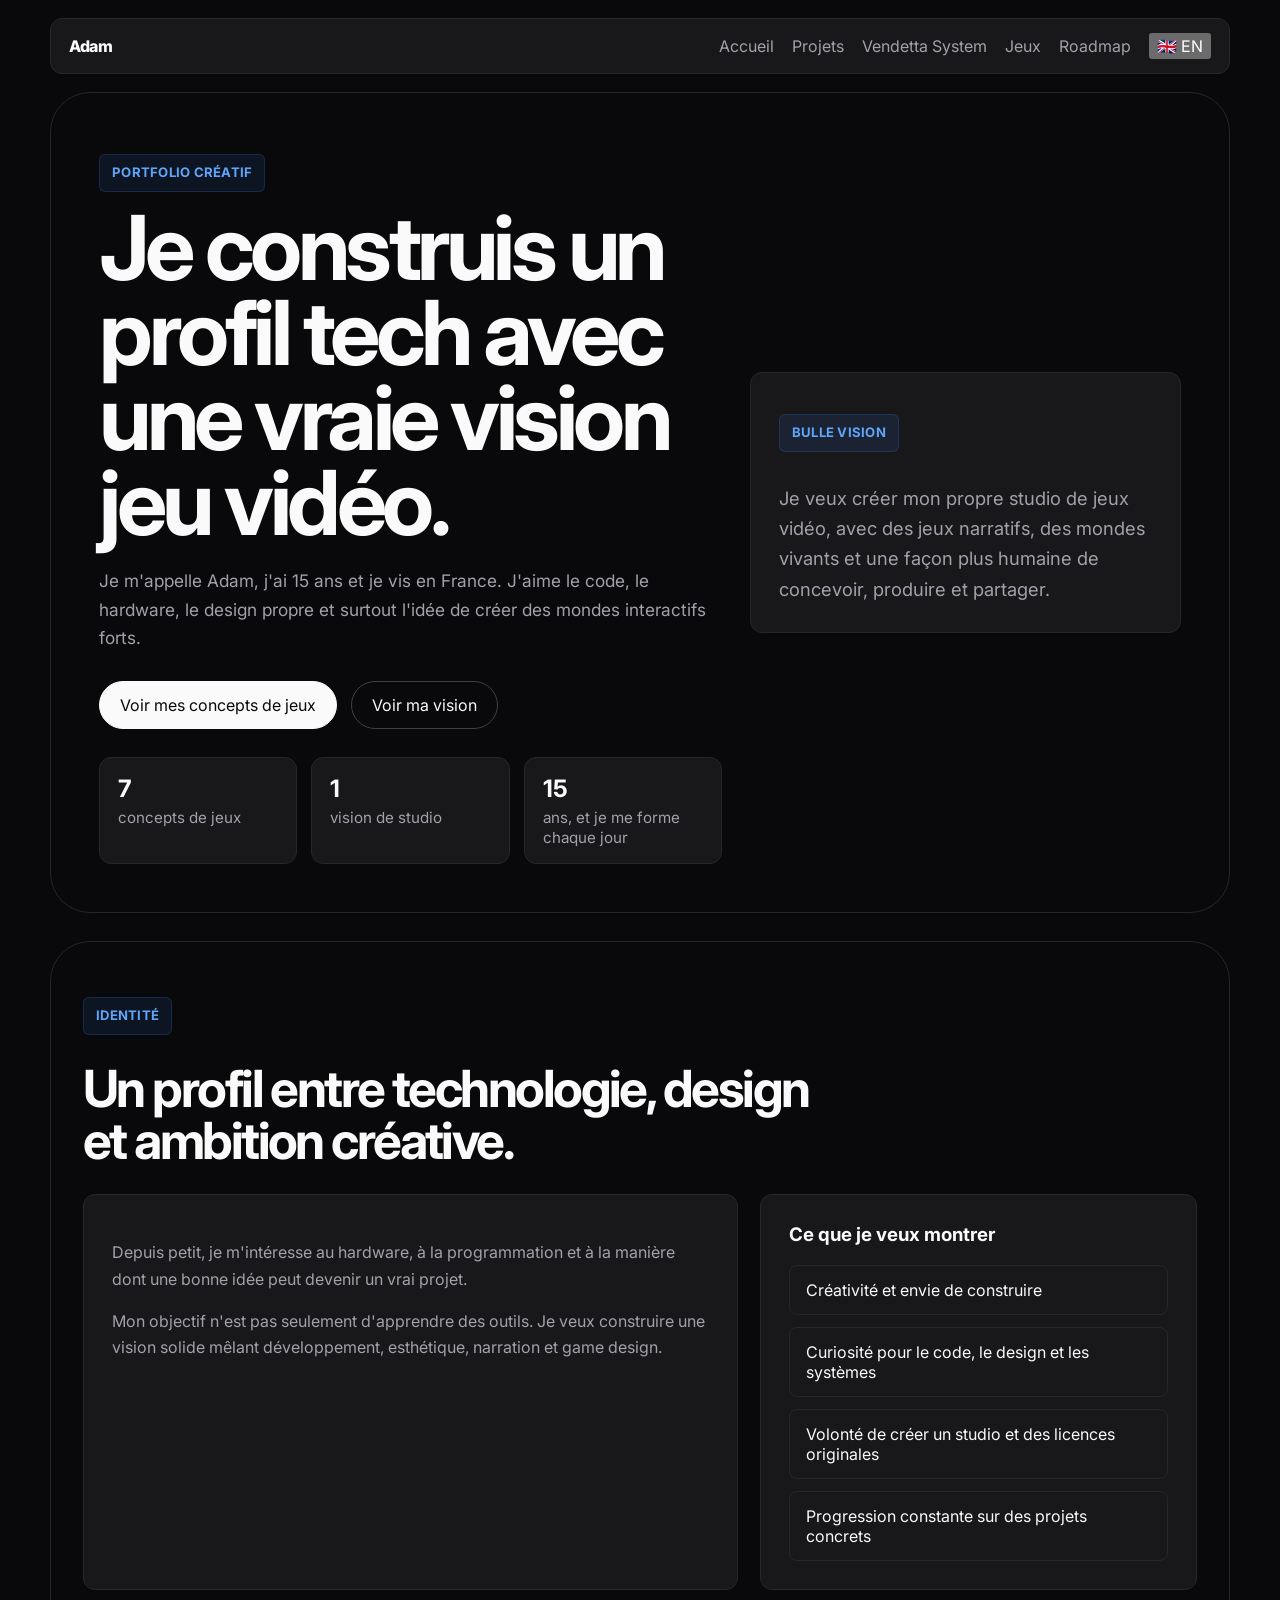
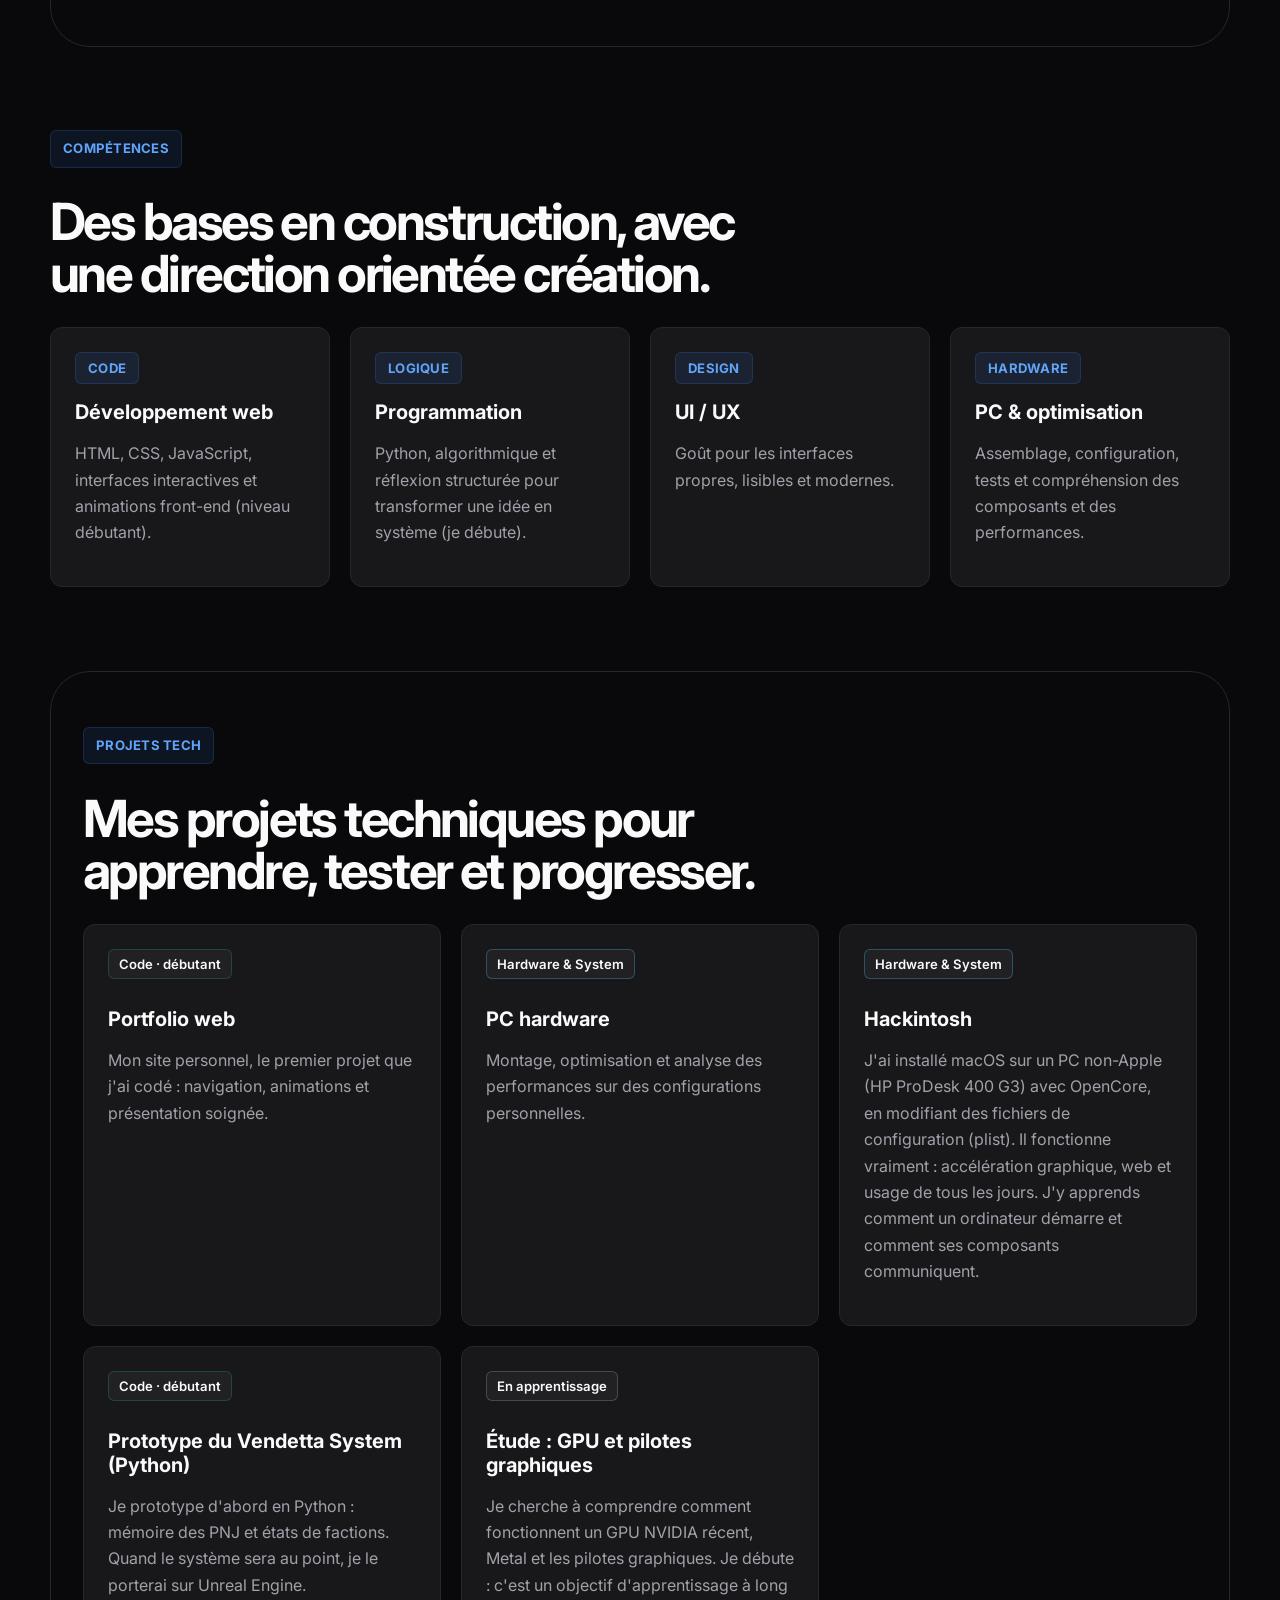
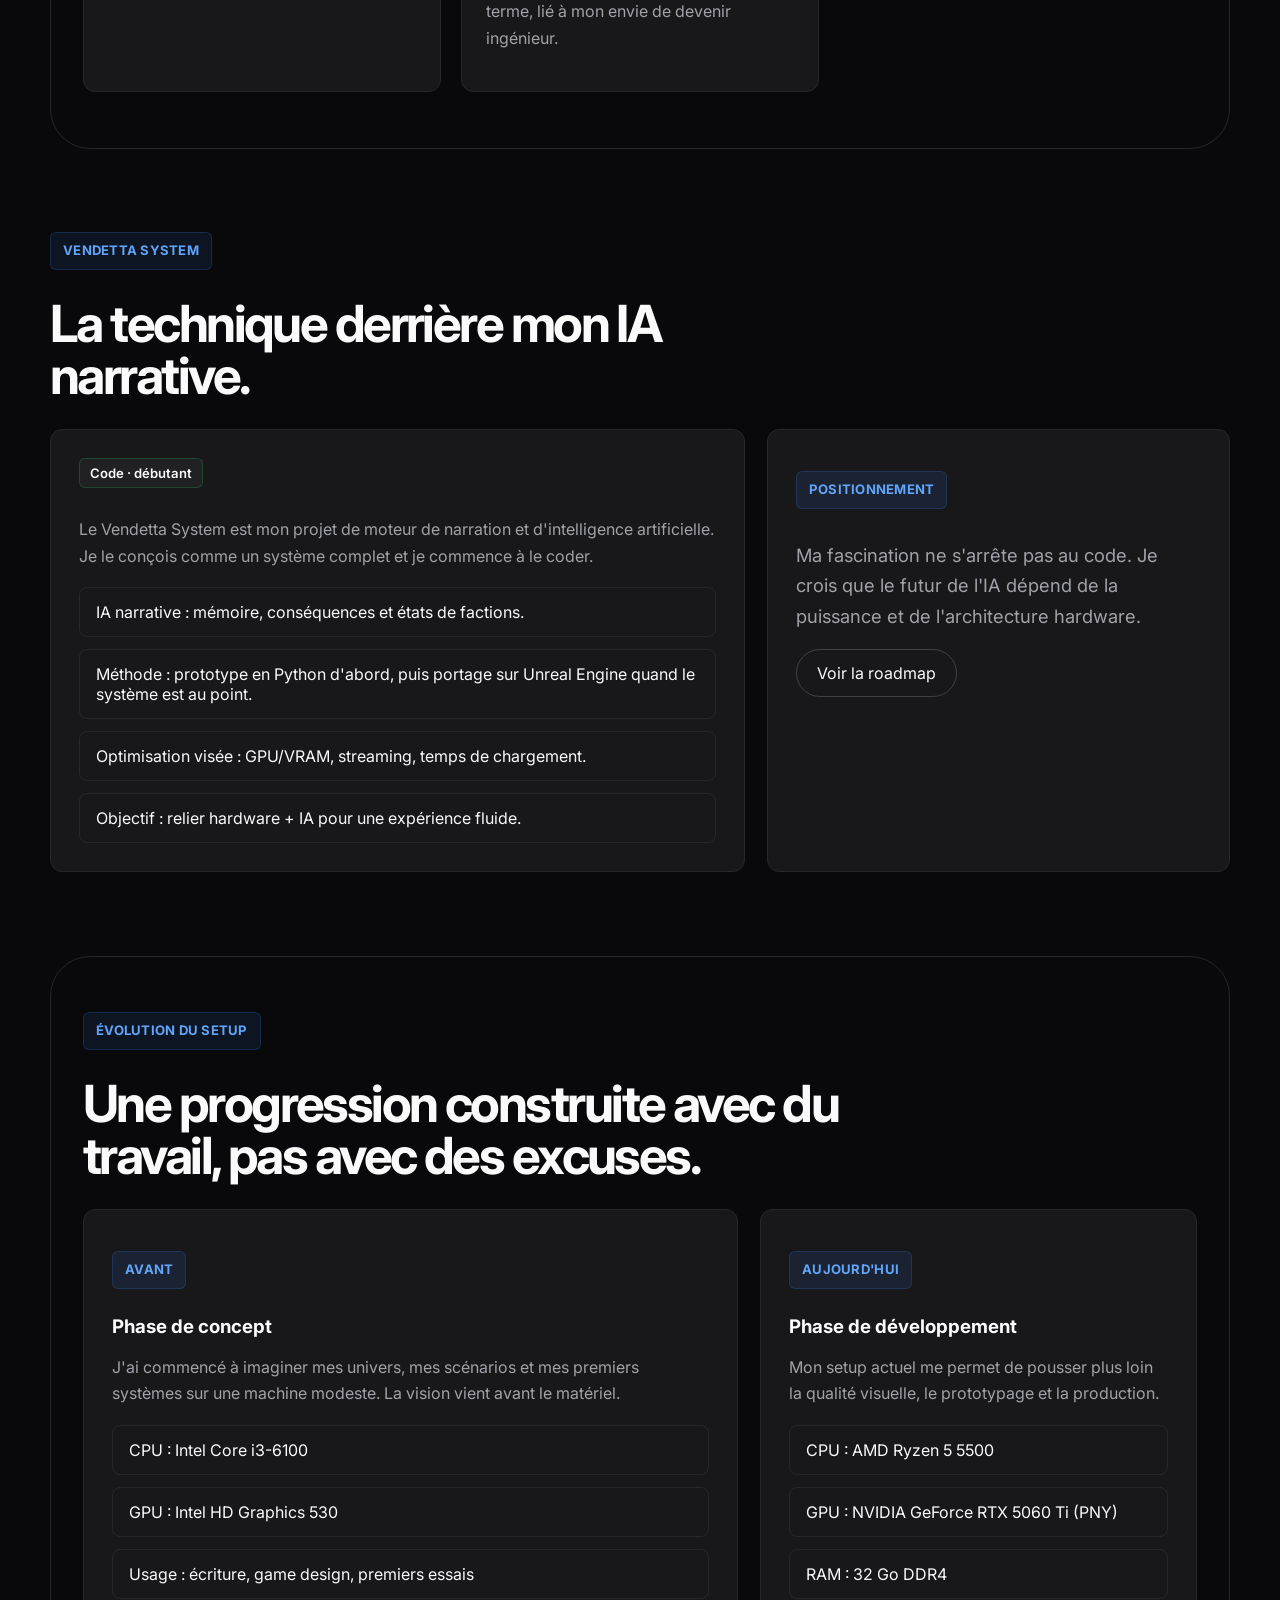
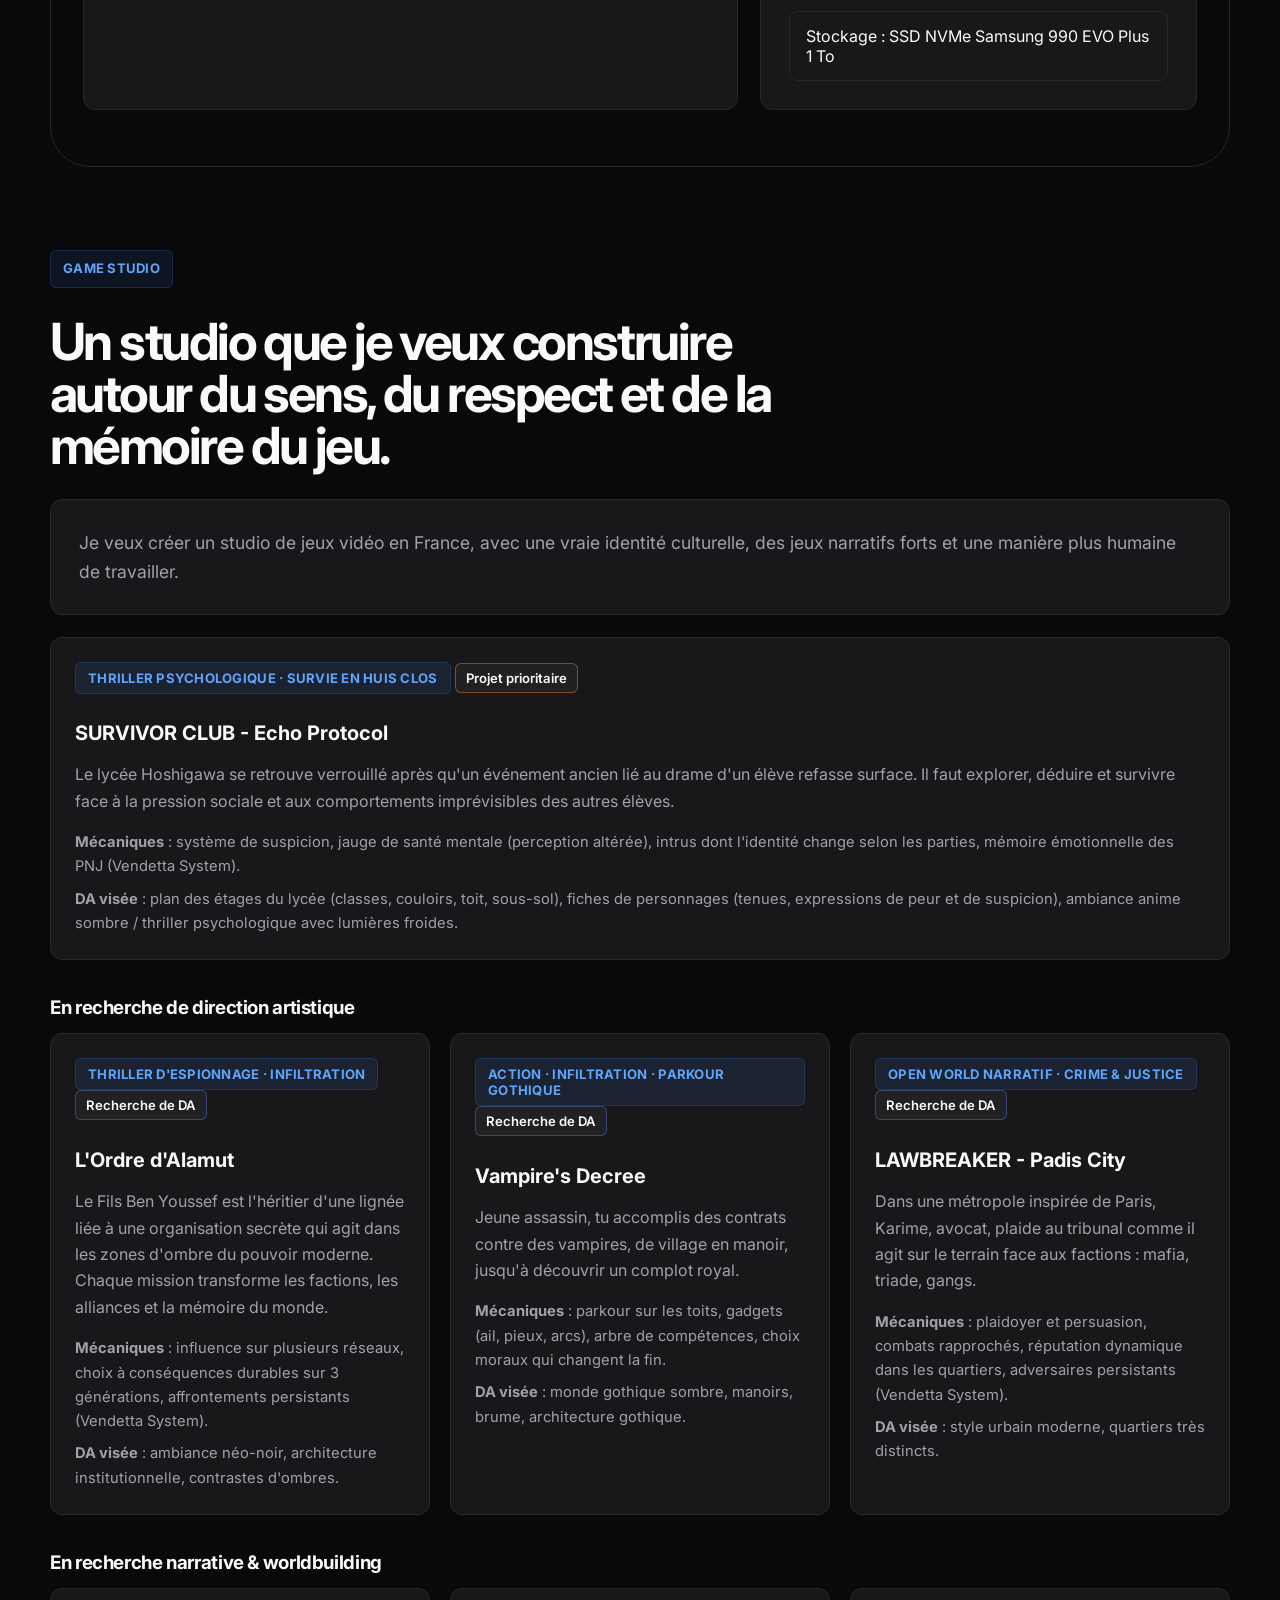
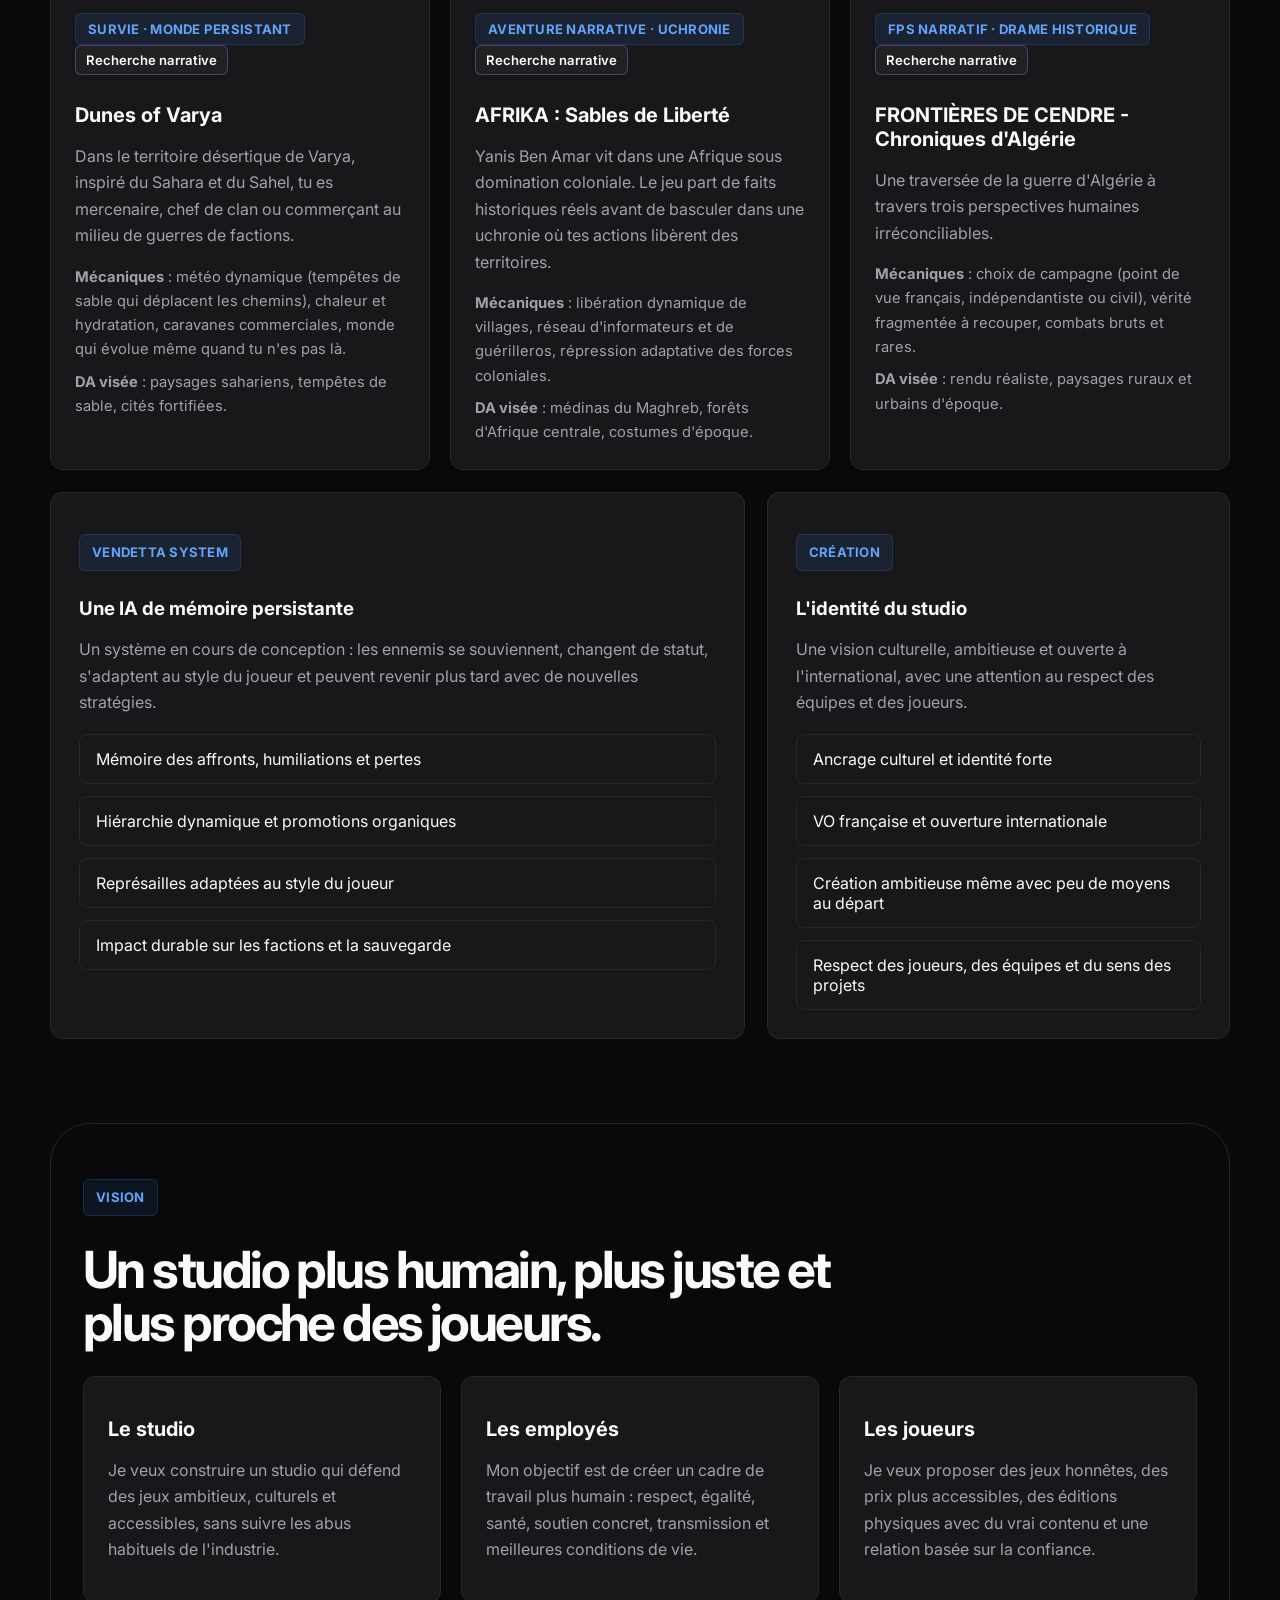
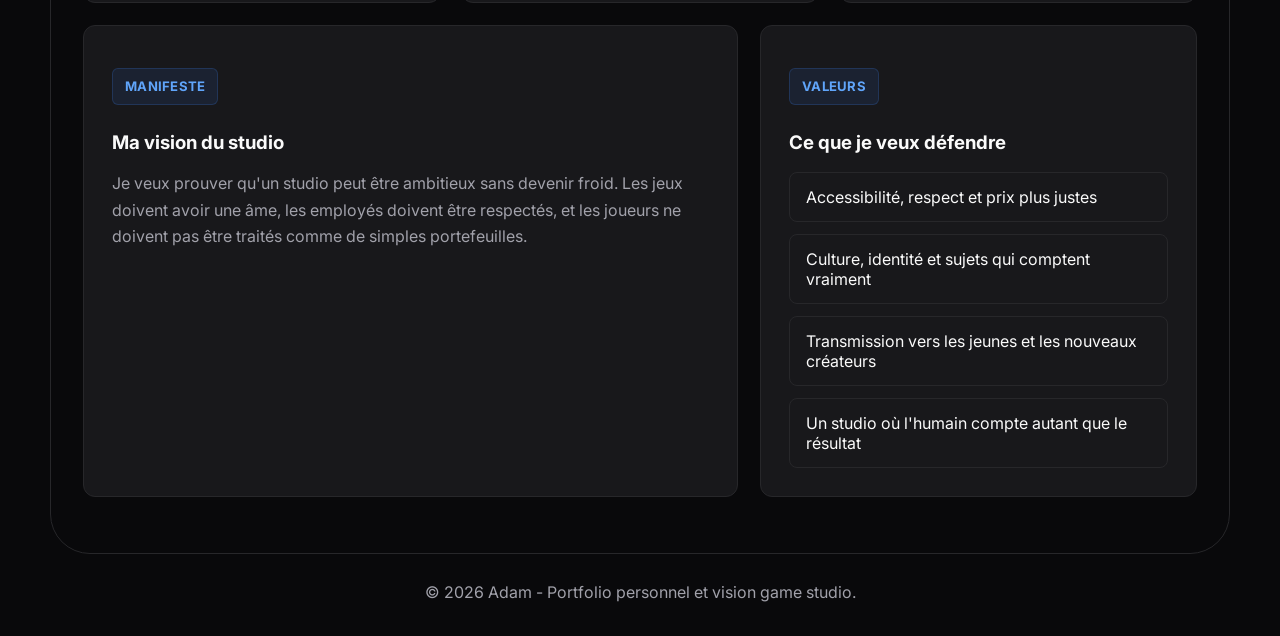
==== commit 1409e210: "Mise a jour du portfolio" ====
--- a/Portfolio-main/index.html
+++ b/Portfolio-main/index.html
@@ -1,492 +1,411 @@
-<!DOCTYPE html>
-<html lang="fr">
-<head>
+<!DOCTYPE html>
+<html lang="fr">
+<head>
   <meta charset="UTF-8">
   <meta name="viewport" content="width=device-width, initial-scale=1.0">
-  <title>Adam Ben Nejma | Portfolio</title>
-  <meta name="description" content="Portfolio d'Adam Ben Nejma : projets tech, vision de studio, Vendetta System et roadmap 2025-2030." data-i18n="meta.description" data-i18n-attr="content">
-  <meta name="author" content="Adam Ben Nejma">
+  <title>Adam | Portfolio</title>
+  <meta name="description" content="Portfolio d&#x27;Adam, 15 ans, France : projets tech, concepts de jeux, Vendetta System et roadmap 2025-2030." data-i18n="meta.description" data-i18n-attr="content">
+  <meta name="author" content="Adam">
   <meta name="robots" content="index,follow">
-  <meta name="color-scheme" content="light dark">
-  <meta name="theme-color" content="#f7f5f0" media="(prefers-color-scheme: light)">
-  <meta name="theme-color" content="#0c0c0e" media="(prefers-color-scheme: dark)">
+  <meta name="color-scheme" content="dark">
+  <meta name="theme-color" content="#09090b">
 
   <meta property="og:type" content="website">
-  <meta property="og:title" content="Adam Ben Nejma | Portfolio" data-i18n="document.title" data-i18n-attr="content">
-  <meta property="og:description" content="Portfolio d'Adam Ben Nejma : projets tech, vision de studio, Vendetta System et roadmap 2025-2030." data-i18n="meta.description" data-i18n-attr="content">
+  <meta property="og:title" content="Adam | Portfolio" data-i18n="document.title" data-i18n-attr="content">
+  <meta property="og:description" content="Portfolio d&#x27;Adam, 15 ans, France : projets tech, concepts de jeux, Vendetta System et roadmap 2025-2030." data-i18n="meta.description" data-i18n-attr="content">
   <meta name="twitter:card" content="summary">
 
   <link rel="icon" href="assets/favicon.svg" type="image/svg+xml">
   <link rel="preconnect" href="https://fonts.googleapis.com">
   <link rel="preconnect" href="https://fonts.gstatic.com" crossorigin>
-  <link href="https://fonts.googleapis.com/css2?family=Instrument+Sans:wght@400;500;600;700&family=Plus+Jakarta+Sans:wght@500;700;800&display=swap" rel="stylesheet">
+  <link href="https://fonts.googleapis.com/css2?family=Inter:wght@400;500;600;700;800&display=swap" rel="stylesheet">
   <link rel="stylesheet" href="style.css">
 </head>
-<body data-page="index">
+<body class="dark" data-page="index">
   <div class="page-glow page-glow-left"></div>
   <div class="page-glow page-glow-right"></div>
   <div class="bubbles" aria-hidden="true"></div>
   <a class="skip-link" href="#content" data-i18n="skip.link">Aller au contenu</a>
-
-  <header class="site-header">
-    <nav class="nav">
-      <a class="brand" href="#home">Adam Ben Nejma</a>
+
+  <header class="site-header">
+    <nav class="nav">
+      <a class="brand" href="#home">Adam</a>
       <ul class="nav-links">
         <li><a href="#home" data-i18n="nav.home">Accueil</a></li>
+        <li><a href="#tech-projects" data-i18n="nav.projects">Projets</a></li>
         <li><a href="#vendetta-system" data-i18n="nav.vendetta">Vendetta System</a></li>
-        <li><a href="roadmap.html" data-i18n="nav.roadmap">Roadmap 2025-2030</a></li>
-        <li><a href="#ecosystem" data-i18n="nav.ecosystem">Écosystème</a></li>
-        <li><a href="#contact" data-i18n="nav.contact">Contact</a></li>
+        <li><a href="#game-studio" data-i18n="nav.games">Jeux</a></li>
+        <li><a href="roadmap.html" data-i18n="nav.roadmap">Roadmap</a></li>
         <li><button id="lang-toggle" type="button" aria-label="Switch language">EN</button></li>
-        <li><button id="theme-toggle" type="button" aria-label="Basculer le theme">&#127765;</button></li>
       </ul>
     </nav>
   </header>
-
+
   <main id="content">
-    <section id="home" class="hero section">
-      <div class="hero-copy">
-        <p class="eyebrow" data-i18n="hero.eyebrow">Portfolio creatif</p>
-        <h1 data-i18n="hero.title">Je construis un profil tech avec une vraie vision jeu video.</h1>
-        <p class="hero-text" data-i18n="hero.text">
-          Je m'appelle Adam Ben Nejma. J'aime le code, le hardware, le design propre et surtout l'idee de creer des mondes interactifs forts.
-        </p>
-
-        <div class="hero-actions">
-          <a class="button primary" href="#game-studio" data-i18n="hero.cta_games">Voir mes concepts de jeux</a>
-          <a class="button secondary" href="#manifesto" data-i18n="hero.cta_vision">Voir ma vision</a>
-        </div>
-
-        <div class="hero-metrics">
-          <article class="metric-card">
-            <strong>3</strong>
-            <span data-i18n="hero.metric_games">concepts de jeux</span>
-          </article>
-          <article class="metric-card">
-            <strong>1</strong>
-            <span data-i18n="hero.metric_studio">vision de studio</span>
-          </article>
-          <article class="metric-card">
-            <strong>100%</strong>
-            <span data-i18n="hero.metric_learning">apprentissage concret</span>
-          </article>
-        </div>
-      </div>
-
-      <aside class="hero-panel glass-card">
-        <p class="panel-label" data-i18n="hero.panel_label">Bulle vision</p>
-        <p class="panel-quote" data-i18n="hero.panel_text">
-          Je veux creer mon propre studio de jeux video, avec des jeux narratifs, des mondes vivants et une facon plus humaine de concevoir, produire et partager.
-        </p>
-
-        <div class="hero-orbit">
-          <span class="orbit-ring orbit-ring-large"></span>
-          <span class="orbit-ring orbit-ring-small"></span>
-          <span class="orbit-core"></span>
-        </div>
-      </aside>
-    </section>
-
-    <section id="identity" class="section section-soft">
-      <div class="section-heading">
-        <p class="eyebrow" data-i18n="identity.eyebrow">Identite</p>
-        <h2 data-i18n="identity.title">Un profil entre technologie, design et ambition creative.</h2>
-      </div>
-
-      <div class="split-grid">
-        <article class="glass-card">
-          <p data-i18n="identity.text_1">
-            Depuis petit, je m'interesse au hardware, a la programmation et a la maniere dont une bonne idee peut devenir un vrai projet.
-          </p>
-          <p data-i18n="identity.text_2">
-            Mon objectif n'est pas seulement d'apprendre des outils. Je veux construire une vision solide melangeant developpement, esthetique, narration et game design.
-          </p>
-        </article>
-
-        <article class="traits-card">
-          <h3 data-i18n="identity.showcase_title">Ce que je veux montrer</h3>
-          <ul class="trait-list">
-            <li data-i18n="identity.trait_1">Creativite et envie de construire</li>
-            <li data-i18n="identity.trait_2">Curiosite pour le code, le design et les systemes</li>
-            <li data-i18n="identity.trait_3">Volonte de creer un studio et des licences originales</li>
-            <li data-i18n="identity.trait_4">Progression constante sur des projets concrets</li>
-          </ul>
-        </article>
-      </div>
-    </section>
-
-    <section id="skills" class="section">
-      <div class="section-heading">
-        <p class="eyebrow" data-i18n="skills.eyebrow">Competences</p>
-        <h2 data-i18n="skills.title">Des bases techniques solides avec une direction orientee creation.</h2>
-      </div>
-
-      <div class="cards cards-4">
-        <article class="card reveal">
-          <span class="card-tag" data-i18n="skills.tag_code">Code</span>
-          <h3 data-i18n="skills.web_title">Developpement web</h3>
-          <p data-i18n="skills.web_text">HTML, CSS, JavaScript, interfaces interactives et animations front-end.</p>
-          <span class="card-accent"></span>
-        </article>
-
-        <article class="card reveal">
-          <span class="card-tag" data-i18n="skills.tag_logic">Logic</span>
-          <h3 data-i18n="skills.programming_title">Programmation</h3>
-          <p data-i18n="skills.programming_text">Python, algorithmique et reflexion structuree pour transformer une idee en systeme.</p>
-          <span class="card-accent"></span>
-        </article>
-
-        <article class="card reveal">
-          <span class="card-tag" data-i18n="skills.tag_design">Design</span>
-          <h3 data-i18n="skills.design_title">UI / UX</h3>
-          <p data-i18n="skills.design_text">Gout pour les interfaces propres, lisibles, modernes et inspirees d'une finition premium.</p>
-          <span class="card-accent"></span>
-        </article>
-
-        <article class="card reveal">
-          <span class="card-tag" data-i18n="skills.tag_hardware">Hardware</span>
-          <h3 data-i18n="skills.hardware_title">PC & optimisation</h3>
-          <p data-i18n="skills.hardware_text">Assemblage, configuration, tests et comprehension des composants et performances.</p>
-          <span class="card-accent"></span>
-        </article>
-      </div>
-    </section>
-
+    <section id="home" class="hero section">
+      <div class="hero-copy">
+        <p class="eyebrow" data-i18n="hero.eyebrow">Portfolio créatif</p>
+        <h1 data-i18n="hero.title">Je construis un profil tech avec une vraie vision jeu vidéo.</h1>
+        <p class="hero-text" data-i18n="hero.text">Je m'appelle Adam, j'ai 15 ans et je vis en France. J'aime le code, le hardware, le design propre et surtout l'idée de créer des mondes interactifs forts.</p>
+
+        <div class="hero-actions">
+          <a class="button primary" href="#game-studio" data-i18n="hero.cta_games">Voir mes concepts de jeux</a>
+          <a class="button secondary" href="#manifesto" data-i18n="hero.cta_vision">Voir ma vision</a>
+        </div>
+
+        <div class="hero-metrics">
+          <article class="metric-card">
+            <strong>7</strong>
+            <span data-i18n="hero.metric_games">concepts de jeux</span>
+          </article>
+          <article class="metric-card">
+            <strong>1</strong>
+            <span data-i18n="hero.metric_studio">vision de studio</span>
+          </article>
+          <article class="metric-card">
+            <strong>15</strong>
+            <span data-i18n="hero.metric_age">ans, et je me forme chaque jour</span>
+          </article>
+        </div>
+      </div>
+
+      <aside class="hero-panel glass-card">
+        <p class="panel-label" data-i18n="hero.panel_label">Bulle vision</p>
+        <p class="panel-quote" data-i18n="hero.panel_text">Je veux créer mon propre studio de jeux vidéo, avec des jeux narratifs, des mondes vivants et une façon plus humaine de concevoir, produire et partager.</p>
+
+        <div class="hero-orbit">
+          <span class="orbit-ring orbit-ring-large"></span>
+          <span class="orbit-ring orbit-ring-small"></span>
+          <span class="orbit-core"></span>
+        </div>
+      </aside>
+    </section>
+
+    <section id="identity" class="section section-soft">
+      <div class="section-heading">
+        <p class="eyebrow" data-i18n="identity.eyebrow">Identité</p>
+        <h2 data-i18n="identity.title">Un profil entre technologie, design et ambition créative.</h2>
+      </div>
+
+      <div class="split-grid">
+        <article class="glass-card">
+          <p data-i18n="identity.text_1">Depuis petit, je m'intéresse au hardware, à la programmation et à la manière dont une bonne idée peut devenir un vrai projet.</p>
+          <p data-i18n="identity.text_2">Mon objectif n'est pas seulement d'apprendre des outils. Je veux construire une vision solide mêlant développement, esthétique, narration et game design.</p>
+        </article>
+
+        <article class="traits-card">
+          <h3 data-i18n="identity.showcase_title">Ce que je veux montrer</h3>
+          <ul class="trait-list">
+            <li data-i18n="identity.trait_1">Créativité et envie de construire</li>
+            <li data-i18n="identity.trait_2">Curiosité pour le code, le design et les systèmes</li>
+            <li data-i18n="identity.trait_3">Volonté de créer un studio et des licences originales</li>
+            <li data-i18n="identity.trait_4">Progression constante sur des projets concrets</li>
+          </ul>
+        </article>
+      </div>
+    </section>
+
+    <section id="skills" class="section">
+      <div class="section-heading">
+        <p class="eyebrow" data-i18n="skills.eyebrow">Compétences</p>
+        <h2 data-i18n="skills.title">Des bases en construction, avec une direction orientée création.</h2>
+      </div>
+
+      <div class="cards cards-4">
+        <article class="card reveal">
+          <span class="card-tag" data-i18n="skills.tag_code">Code</span>
+          <h3 data-i18n="skills.web_title">Développement web</h3>
+          <p data-i18n="skills.web_text">HTML, CSS, JavaScript, interfaces interactives et animations front-end (niveau débutant).</p>
+          <span class="card-accent"></span>
+        </article>
+
+        <article class="card reveal">
+          <span class="card-tag" data-i18n="skills.tag_logic">Logique</span>
+          <h3 data-i18n="skills.programming_title">Programmation</h3>
+          <p data-i18n="skills.programming_text">Python, algorithmique et réflexion structurée pour transformer une idée en système (je débute).</p>
+          <span class="card-accent"></span>
+        </article>
+
+        <article class="card reveal">
+          <span class="card-tag" data-i18n="skills.tag_design">Design</span>
+          <h3 data-i18n="skills.design_title">UI / UX</h3>
+          <p data-i18n="skills.design_text">Goût pour les interfaces propres, lisibles et modernes.</p>
+          <span class="card-accent"></span>
+        </article>
+
+        <article class="card reveal">
+          <span class="card-tag" data-i18n="skills.tag_hardware">Hardware</span>
+          <h3 data-i18n="skills.hardware_title">PC &amp; optimisation</h3>
+          <p data-i18n="skills.hardware_text">Assemblage, configuration, tests et compréhension des composants et des performances.</p>
+          <span class="card-accent"></span>
+        </article>
+      </div>
+    </section>
+
     <section id="tech-projects" class="section section-soft">
       <div class="section-heading">
-        <p class="eyebrow" data-i18n="tech.eyebrow">Tech Projects</p>
+        <p class="eyebrow" data-i18n="tech.eyebrow">Projets tech</p>
         <h2 data-i18n="tech.title">Mes projets techniques pour apprendre, tester et progresser.</h2>
       </div>
-
-      <div class="cards">
-        <article class="card reveal">
-          <h3 data-i18n="tech.project_1_title">Portfolio web</h3>
-          <p data-i18n="tech.project_1_text">Un site personnel moderne avec navigation fluide, animations et presentation plus premium.</p>
-          <span class="card-accent"></span>
-        </article>
-
-        <article class="card reveal">
-          <h3 data-i18n="tech.project_2_title">PC hardware</h3>
-          <p data-i18n="tech.project_2_text">Montage, optimisation et analyse des performances sur des configurations personnelles.</p>
-          <span class="card-accent"></span>
-        </article>
-
-        <article class="card reveal">
-          <h3 data-i18n="tech.project_3_title">App mobile</h3>
-          <p data-i18n="tech.project_3_text">Prototype mobile pour experimenter la logique applicative et le design d'interface.</p>
-          <span class="card-accent"></span>
-        </article>
-
-        <article class="card reveal">
-          <h3 data-i18n="tech.project_4_title">Arduino</h3>
-          <p data-i18n="tech.project_4_text">Petits systemes automatises, capteurs et experimentation autour de l'electronique.</p>
-          <span class="card-accent"></span>
-        </article>
-
-        <article class="card reveal">
-          <h3 data-i18n="tech.project_5_title">Exploration IA</h3>
-          <p data-i18n="tech.project_5_text">Tests de scripts et premieres explorations autour de l'intelligence artificielle.</p>
-          <span class="card-accent"></span>
-        </article>
+
+      <div class="cards">
+        <article class="card reveal">
+          <span class="status-pill status-code" data-i18n="status.code">Code · débutant</span>
+          <h3 data-i18n="tech.project_1_title">Portfolio web</h3>
+          <p data-i18n="tech.project_1_text">Mon site personnel, le premier projet que j'ai codé : navigation, animations et présentation soignée.</p>
+          <span class="card-accent"></span>
+        </article>
+
+        <article class="card reveal">
+          <span class="status-pill status-hw" data-i18n="status.hw">Hardware &amp; System</span>
+          <h3 data-i18n="tech.project_2_title">PC hardware</h3>
+          <p data-i18n="tech.project_2_text">Montage, optimisation et analyse des performances sur des configurations personnelles.</p>
+          <span class="card-accent"></span>
+        </article>
+        <article class="card reveal">
+          <span class="status-pill status-hw" data-i18n="status.hw">Hardware &amp; System</span>
+          <h3 data-i18n="tech.project_6_title">Hackintosh</h3>
+          <p data-i18n="tech.project_6_text">J'ai installé macOS sur un PC non-Apple (HP ProDesk 400 G3) avec OpenCore, en modifiant des fichiers de configuration (plist). Il fonctionne vraiment : accélération graphique, web et usage de tous les jours. J'y apprends comment un ordinateur démarre et comment ses composants communiquent.</p>
+          <span class="card-accent"></span>
+        </article>
+
+        <article class="card reveal">
+          <span class="status-pill status-code" data-i18n="status.code">Code · débutant</span>
+          <h3 data-i18n="tech.project_3_title">Prototype du Vendetta System (Python)</h3>
+          <p data-i18n="tech.project_3_text">Je prototype d'abord en Python : mémoire des PNJ et états de factions. Quand le système sera au point, je le porterai sur Unreal Engine.</p>
+          <span class="card-accent"></span>
+        </article>
+        <article class="card reveal">
+          <span class="status-pill status-learning" data-i18n="status.learning">En apprentissage</span>
+          <h3 data-i18n="tech.project_7_title">Étude : GPU et pilotes graphiques</h3>
+          <p data-i18n="tech.project_7_text">Je cherche à comprendre comment fonctionnent un GPU NVIDIA récent, Metal et les pilotes graphiques. Je débute : c'est un objectif d'apprentissage à long terme, lié à mon envie de devenir ingénieur.</p>
+          <span class="card-accent"></span>
+        </article>
+
+
       </div>
     </section>
 
     <section id="vendetta-system" class="section">
       <div class="section-heading">
         <p class="eyebrow" data-i18n="vendetta.eyebrow">Vendetta System</p>
-        <h2 data-i18n="vendetta.title">La technique derriere mon IA narrative.</h2>
+        <h2 data-i18n="vendetta.title">La technique derrière mon IA narrative.</h2>
       </div>
 
       <div class="split-grid">
         <article class="glass-card reveal">
-          <p data-i18n="vendetta.text">
-            Le Vendetta System est un moteur de narration et d'intelligence artificielle pense comme un systeme complet : logique, performance, rendu et outils de production.
-          </p>
+          <span class="status-pill status-code" data-i18n="status.code">Code · débutant</span>
+          <p data-i18n="vendetta.text">Le Vendetta System est mon projet de moteur de narration et d'intelligence artificielle. Je le conçois comme un système complet et je commence à le coder.</p>
           <ul class="trait-list vendetta-list">
-            <li data-i18n="vendetta.item_1">IA narrative : memoire, consequences et etats de factions.</li>
-            <li data-i18n="vendetta.item_2">Pipeline : prototypes rapides, iteration et mise a l'echelle.</li>
-            <li data-i18n="vendetta.item_3">Optimisation : GPU/VRAM, streaming, temps de chargement.</li>
-            <li data-i18n="vendetta.item_4">Objectif : relier hardware + IA pour une experience fluide.</li>
+            <li data-i18n="vendetta.item_1">IA narrative : mémoire, conséquences et états de factions.</li>
+            <li data-i18n="vendetta.item_2">Méthode : prototype en Python d'abord, puis portage sur Unreal Engine quand le système est au point.</li>
+            <li data-i18n="vendetta.item_3">Optimisation visée : GPU/VRAM, streaming, temps de chargement.</li>
+            <li data-i18n="vendetta.item_4">Objectif : relier hardware + IA pour une expérience fluide.</li>
           </ul>
         </article>
 
         <article class="glass-card reveal vendetta-goal">
           <p class="panel-label" data-i18n="vendetta.goal_label">Positionnement</p>
-          <p class="panel-quote" data-i18n="vendetta.goal_text">
-            Ma fascination ne s'arrete pas au code. Je crois que le futur de l'IA depend de la puissance et de l'architecture hardware.
-          </p>
-          <a class="button secondary" href="roadmap.html" data-i18n="vendetta.cta">Voir la roadmap Double Ascension</a>
+          <p class="panel-quote" data-i18n="vendetta.goal_text">Ma fascination ne s'arrête pas au code. Je crois que le futur de l'IA dépend de la puissance et de l'architecture hardware.</p>
+          <a class="button secondary" href="roadmap.html" data-i18n="vendetta.cta">Voir la roadmap</a>
         </article>
       </div>
     </section>
 
     <section id="setup" class="section section-soft">
       <div class="section-heading">
-        <p class="eyebrow" data-i18n="setup.eyebrow">Evolution du studio</p>
+        <p class="eyebrow" data-i18n="setup.eyebrow">Évolution du setup</p>
         <h2 data-i18n="setup.title">Une progression construite avec du travail, pas avec des excuses.</h2>
       </div>
-
-      <div class="split-grid studio-details">
-        <article class="glass-card reveal">
-          <p class="eyebrow" data-i18n="setup.before_eyebrow">Avant</p>
-          <h3 data-i18n="setup.before_title">Phase de concept</h3>
-          <p data-i18n="setup.before_text">
-            J'ai commence a imaginer mes univers, mes scenarios et mes premiers systemes sur une machine modeste. C'est la preuve que la vision vient avant le materiel.
-          </p>
-          <ul class="trait-list">
-            <li data-i18n="setup.before_item_1">CPU : Intel Core i3-6100</li>
-            <li data-i18n="setup.before_item_2">GPU : Intel HD Graphics 530</li>
-            <li data-i18n="setup.before_item_3">Usage : ecriture, game design, premiers prototypes</li>
-            <li><a href="https://userdiag.com/id/7AfDZUfnks" target="_blank" rel="noopener noreferrer" data-i18n="setup.before_link">Voir le diagnostic</a></li>
-          </ul>
-        </article>
-
-        <article class="glass-card reveal">
-          <p class="eyebrow" data-i18n="setup.now_eyebrow">Aujourd'hui</p>
-          <h3 data-i18n="setup.now_title">Phase de developpement</h3>
-          <p data-i18n="setup.now_text">
-            Aujourd'hui, mon setup me permet de pousser plus loin la qualite visuelle, le prototypage et la production. Cette evolution montre un vrai investissement personnel.
-          </p>
-          <ul class="trait-list">
-            <li data-i18n="setup.now_item_1">CPU : AMD Ryzen 5 5500</li>
-            <li data-i18n="setup.now_item_2">GPU : NVIDIA GeForce RTX 5060 Ti (PNY)</li>
-            <li data-i18n="setup.now_item_3">RAM : 32 Go DDR4</li>
-            <li data-i18n="setup.now_item_4">Stockage : SSD NVMe Samsung 990 EVO Plus 1 To</li>
-            <li><a href="https://userdiag.com/id/TTmkhNud4X" target="_blank" rel="noopener noreferrer" data-i18n="setup.now_link">Voir le diagnostic</a></li>
-          </ul>
-        </article>
-      </div>
-    </section>
-
-    <section id="ecosystem" class="section section-soft ecosystem ecosystem-locked" data-unlock-code="ADAM">
-      <div class="section-heading">
-        <p class="eyebrow" data-i18n="ecosystem.eyebrow">Écosystème</p>
-        <h2 data-i18n="ecosystem.title">Partenariats & écosystème</h2>
-        <p data-i18n="ecosystem.lead">
-          Le futur de l'IA narrative ne se construit pas seul, il s'appuie sur les geants du hardware.
-        </p>
-      </div>
-
-      <article class="ecosystem-coming glass-card reveal">
-        <p class="panel-label" data-i18n="ecosystem.coming_title">Coming soon</p>
-        <p class="panel-quote" data-i18n="ecosystem.coming_text">Section en preparation.</p>
-      </article>
-
-      <div class="partner-grid ecosystem-details" aria-hidden="true">
-        <article class="partner-card glass-card reveal">
-          <div class="partner-head">
-            <img class="partner-logo" loading="lazy" src="assets/logos/samsung.png" alt="Samsung">
-            <div class="partner-meta">
-              <h3>Samsung France</h3>
-              <p class="partner-status">
-                <span class="status-pill status-active" data-i18n="ecosystem.samsung_status">Dossier prioritaire - En etude finale</span>
-              </p>
-            </div>
-          </div>
-          <p data-i18n="ecosystem.samsung_details">Echanges en cours avec la direction. Objectif : equipement du studio en moniteurs de precision.</p>
-          <div class="progress" role="progressbar" aria-label="Avancement Samsung" aria-valuemin="0" aria-valuemax="100" aria-valuenow="80">
-            <span style="width: 80%"></span>
-          </div>
-        </article>
-
-        <article class="partner-card glass-card reveal is-muted">
-          <div class="partner-head">
-            <img class="partner-logo" loading="lazy" src="assets/logos/nvidia.svg" alt="NVIDIA">
-            <div class="partner-meta">
-              <h3>NVIDIA</h3>
-              <p class="partner-status">
-                <span class="status-pill status-pending" data-i18n="ecosystem.nvidia_status">Prise de contact - Phase exploratoire</span>
-              </p>
-            </div>
-          </div>
-          <p data-i18n="ecosystem.nvidia_details">Discussions exploratoires sur l'optimisation GPU et le rendu avance pour le Vendetta System.</p>
-          <div class="progress" role="progressbar" aria-label="Avancement NVIDIA" aria-valuemin="0" aria-valuemax="100" aria-valuenow="20">
-            <span style="width: 20%"></span>
-          </div>
-        </article>
-
-        <article class="partner-card glass-card reveal is-muted">
-          <div class="partner-head">
-            <div class="partner-logos" aria-label="Herman Miller and Logitech G logos">
-              <img class="partner-logo" loading="lazy" src="assets/logos/herman-miller.png" alt="Herman Miller">
-              <img class="partner-logo" loading="lazy" src="assets/logos/logitech.svg" alt="Logitech G">
-            </div>
-            <div class="partner-meta">
-              <h3>Herman Miller & Logitech G</h3>
-              <p class="partner-status">
-                <span class="status-pill status-pending" data-i18n="ecosystem.hm_status">En attente de retour media</span>
-              </p>
-            </div>
-          </div>
-          <p data-i18n="ecosystem.hm_details">Dossier transmis : ergonomie et peripheriques de creation haute performance.</p>
-          <div class="progress" role="progressbar" aria-label="Avancement Herman Miller & Logitech G" aria-valuemin="0" aria-valuemax="100" aria-valuenow="15">
-            <span style="width: 15%"></span>
-          </div>
-        </article>
-      </div>
-    </section>
+
+      <div class="split-grid studio-details">
+        <article class="glass-card reveal">
+          <p class="eyebrow" data-i18n="setup.before_eyebrow">Avant</p>
+          <h3 data-i18n="setup.before_title">Phase de concept</h3>
+          <p data-i18n="setup.before_text">J'ai commencé à imaginer mes univers, mes scénarios et mes premiers systèmes sur une machine modeste. La vision vient avant le matériel.</p>
+          <ul class="trait-list">
+            <li data-i18n="setup.before_item_1">CPU : Intel Core i3-6100</li>
+            <li data-i18n="setup.before_item_2">GPU : Intel HD Graphics 530</li>
+            <li data-i18n="setup.before_item_3">Usage : écriture, game design, premiers essais</li>
+          </ul>
+        </article>
+
+        <article class="glass-card reveal">
+          <p class="eyebrow" data-i18n="setup.now_eyebrow">Aujourd'hui</p>
+          <h3 data-i18n="setup.now_title">Phase de développement</h3>
+          <p data-i18n="setup.now_text">Mon setup actuel me permet de pousser plus loin la qualité visuelle, le prototypage et la production.</p>
+          <ul class="trait-list">
+            <li data-i18n="setup.now_item_1">CPU : AMD Ryzen 5 5500</li>
+            <li data-i18n="setup.now_item_2">GPU : NVIDIA GeForce RTX 5060 Ti (PNY)</li>
+            <li data-i18n="setup.now_item_3">RAM : 32 Go DDR4</li>
+            <li data-i18n="setup.now_item_4">Stockage : SSD NVMe Samsung 990 EVO Plus 1 To</li>
+          </ul>
+        </article>
+      </div>
+    </section>
+
 
     <section id="game-studio" class="section studio-section">
       <div class="section-heading">
         <p class="eyebrow" data-i18n="studio.eyebrow">Game Studio</p>
-        <h2 data-i18n="studio.title">Un studio que je veux construire autour du sens, du respect et de la memoire du jeu.</h2>
-      </div>
-
-      <div class="studio-banner glass-card">
-        <p class="studio-bubble" data-i18n="studio.bubble">
-          Je veux creer un studio de jeux video base entre Plan-de-Cuques et Marseille, avec une vraie identite culturelle, des jeux narratifs forts et une maniere plus humaine de travailler.
-        </p>
-      </div>
-
-      <div class="cards">
-        <article class="card project-card reveal">
-          <span class="card-tag" data-i18n="studio.game_1_tag">Jeu 1</span>
-          <h3>L'Ordre d'Alamut</h3>
-          <p data-i18n="studio.game_1_text">
-            Un thriller d'espionnage moderne autour d'un heritage secret. Chaque mission transforme les factions, les alliances et la memoire du monde.
-          </p>
-          <span class="card-accent"></span>
-        </article>
-
-        <article class="card project-card reveal">
-          <span class="card-tag" data-i18n="studio.game_2_tag">Jeu 2</span>
-          <h3>LAWBREAKER - Padis City</h3>
-          <p data-i18n="studio.game_2_text">
-            Une ville inspiree de Paris, des quartiers sous tension, et un avocat capable d'utiliser la loi, l'influence et la peur comme armes.
-          </p>
-          <span class="card-accent"></span>
-        </article>
-
-        <article class="card project-card reveal">
-          <span class="card-tag" data-i18n="studio.game_3_tag">Jeu 3</span>
-          <h3>Vampire's Decree</h3>
-          <p data-i18n="studio.game_3_text">
-            Un royaume gothique, des vampires, un complot royal et une progression fondee sur la furtivite, le parkour et les choix moraux.
-          </p>
-          <span class="card-accent"></span>
-        </article>
-      </div>
-
-      <div class="split-grid studio-details">
-        <article class="glass-card reveal">
-          <p class="eyebrow" data-i18n="studio.system_eyebrow">Vendetta System</p>
-          <h3 data-i18n="studio.system_title">Une IA de memoire persistante</h3>
-          <p data-i18n="studio.system_text">
-            Le Vendetta System est une architecture d'IA comportementale persistante. Les ennemis se souviennent, changent de statut, s'adaptent au style du joueur et peuvent revenir plus tard avec de nouvelles strategies.
-          </p>
-          <ul class="trait-list">
-            <li data-i18n="studio.system_trait_1">Memoire des affronts, humiliations et pertes</li>
-            <li data-i18n="studio.system_trait_2">Hierarchie dynamique et promotions organiques</li>
-            <li data-i18n="studio.system_trait_3">Represailles adaptees au style du joueur</li>
-            <li data-i18n="studio.system_trait_4">Impact durable sur les factions et la sauvegarde</li>
-          </ul>
-        </article>
-
-        <article class="glass-card reveal">
-          <p class="eyebrow" data-i18n="studio.creation_eyebrow">Creation</p>
-          <h3 data-i18n="studio.creation_title">Le studio et ses racines</h3>
-          <p data-i18n="studio.creation_text">
-            Ma vision part de Marseille et Plan-de-Cuques. Je veux creer en France, en VO francaise, avec une identite nourrie par des cultures reelles, des sujets humains et une volonte de transmission.
-          </p>
-          <ul class="trait-list">
-            <li data-i18n="studio.creation_trait_1">Origines locales et ancrage culturel</li>
-            <li data-i18n="studio.creation_trait_2">VO francaise et ouverture internationale</li>
-            <li data-i18n="studio.creation_trait_3">Creation ambitieuse meme avec peu de moyens au depart</li>
-            <li data-i18n="studio.creation_trait_4">Respect des joueurs, des equipes et du sens des projets</li>
-          </ul>
-        </article>
-      </div>
-    </section>
-
-    <section id="manifesto" class="section section-soft">
-      <div class="section-heading">
-        <p class="eyebrow" data-i18n="vision.eyebrow">Vision</p>
-        <h2 data-i18n="vision.title">Un studio plus humain, plus juste et plus proche des joueurs.</h2>
-      </div>
-
-      <div class="cards">
-        <article class="card reveal">
-          <h3 data-i18n="vision.card_1_title">Le studio</h3>
-          <p data-i18n="vision.card_1_text">
-            Je veux construire un studio de developpement qui defend des jeux ambitieux, culturels et accessibles, sans suivre les abus habituels de l'industrie.
-          </p>
-          <span class="card-accent"></span>
-        </article>
-
-        <article class="card reveal">
-          <h3 data-i18n="vision.card_2_title">Les employes</h3>
-          <p data-i18n="vision.card_2_text">
-            Mon objectif est de creer un cadre de travail plus humain : respect, egalite, sante, soutien concret, transmission et meilleures conditions de vie.
-          </p>
-          <span class="card-accent"></span>
-        </article>
-
-        <article class="card reveal">
-          <h3 data-i18n="vision.card_3_title">Les joueurs</h3>
-          <p data-i18n="vision.card_3_text">
-            Je veux proposer des jeux honnetes, des prix plus accessibles, des editions physiques avec du vrai contenu et une relation basee sur la confiance.
-          </p>
-          <span class="card-accent"></span>
-        </article>
-      </div>
-
-      <div class="split-grid studio-details">
-        <article class="glass-card reveal">
-          <p class="eyebrow" data-i18n="vision.manifesto_eyebrow">Manifeste</p>
-          <h3 data-i18n="vision.manifesto_title">Ma vision du studio</h3>
-          <p data-i18n="vision.manifesto_text">
-            Je veux prouver qu'un studio peut etre ambitieux sans devenir froid. Les jeux doivent avoir une ame, les employes doivent etre respectes, et les joueurs ne doivent pas etre traites comme de simples portefeuilles.
-          </p>
-        </article>
-
-        <article class="glass-card reveal">
-          <p class="eyebrow" data-i18n="vision.values_eyebrow">Valeurs</p>
-          <h3 data-i18n="vision.values_title">Ce que je veux defendre</h3>
-          <ul class="trait-list">
-            <li data-i18n="vision.value_1">Accessibilite, respect et prix plus justes</li>
-            <li data-i18n="vision.value_2">Culture, identite et sujets qui comptent vraiment</li>
-            <li data-i18n="vision.value_3">Transmission vers les jeunes et nouveaux createurs</li>
-            <li data-i18n="vision.value_4">Un studio ou l'humain compte autant que le resultat</li>
-          </ul>
-        </article>
-      </div>
-    </section>
-
-    <section id="contact" class="section section-soft">
-      <div class="section-heading">
-        <p class="eyebrow" data-i18n="contact.eyebrow">Contact</p>
-        <h2 data-i18n="contact.title">Discutons d'un projet, d'une idee ou d'une collaboration.</h2>
-      </div>
-
-      <div class="contact-layout">
-        <article class="glass-card contact-card">
-          <p class="contact-label">Email</p>
-          <a class="contact-link" href="mailto:adambennejma15@gmail.com">adambennejma15@gmail.com</a>
-          <p class="contact-note" data-i18n="contact.note">
-            Ouvert aux echanges autour du web, de la tech et de la creation de jeux video.
-          </p>
-        </article>
-
-        <form class="contact-form glass-card" action="mailto:adambennejma15@gmail.com" method="post" enctype="text/plain">
-          <label for="name" data-i18n="contact.name_label">Nom</label>
-          <input id="name" name="Nom" type="text" placeholder="Votre nom" data-i18n-placeholder="contact.name_placeholder" required>
-
-          <label for="email" data-i18n="contact.email_label">Email</label>
-          <input id="email" name="Email" type="email" placeholder="Votre email" data-i18n-placeholder="contact.email_placeholder" required>
-
-          <label for="message" data-i18n="contact.message_label">Message</label>
-          <textarea id="message" name="Message" placeholder="Votre message" data-i18n-placeholder="contact.message_placeholder" required></textarea>
-
-          <button class="button primary" type="submit" data-i18n="contact.send">Envoyer</button>
-        </form>
-      </div>
-    </section>
-  </main>
-
-  <footer class="site-footer">
-    <p data-i18n="footer.text">&copy; 2026 Adam Ben Nejma - Portfolio personnel et vision game studio.</p>
-  </footer>
-
-  <script src="script.js"></script>
-</body>
-</html>
+        <h2 data-i18n="studio.title">Un studio que je veux construire autour du sens, du respect et de la mémoire du jeu.</h2>
+      </div>
+
+      <div class="studio-banner glass-card">
+        <p class="studio-bubble" data-i18n="studio.bubble">Je veux créer un studio de jeux vidéo en France, avec une vraie identité culturelle, des jeux narratifs forts et une manière plus humaine de travailler.</p>
+      </div>
+
+      <div class="cards cards-featured">
+        <article class="card project-card reveal featured-project">
+          <span class="card-tag" data-i18n="g.survivor.tag">Thriller psychologique · survie en huis clos</span>
+          <span class="status-pill status-priority" data-i18n="status.priority">Projet prioritaire</span>
+          <h3 data-i18n="g.survivor.title">SURVIVOR CLUB - Echo Protocol</h3>
+          <p data-i18n="g.survivor.pitch">Le lycée Hoshigawa se retrouve verrouillé après qu'un événement ancien lié au drame d'un élève refasse surface. Il faut explorer, déduire et survivre face à la pression sociale et aux comportements imprévisibles des autres élèves.</p>
+          <p class="card-meta"><strong data-i18n="studio.label_mech">Mécaniques</strong> : <span data-i18n="g.survivor.mech">système de suspicion, jauge de santé mentale (perception altérée), intrus dont l'identité change selon les parties, mémoire émotionnelle des PNJ (Vendetta System).</span></p>
+          <p class="card-meta"><strong data-i18n="studio.label_da">DA visée</strong> : <span data-i18n="g.survivor.da">plan des étages du lycée (classes, couloirs, toit, sous-sol), fiches de personnages (tenues, expressions de peur et de suspicion), ambiance anime sombre / thriller psychologique avec lumières froides.</span></p>
+          <span class="card-accent"></span>
+        </article>
+      </div>
+      <h3 class="games-group-title" data-i18n="studio.group_da">En recherche de direction artistique</h3>
+<div class="cards">
+        <article class="card project-card reveal">
+          <span class="card-tag" data-i18n="g.alamut.tag">Thriller d'espionnage · infiltration</span>
+          <span class="status-pill status-search" data-i18n="status.search">Recherche de DA</span>
+          <h3 data-i18n="g.alamut.title">L'Ordre d'Alamut</h3>
+          <p data-i18n="g.alamut.pitch">Le Fils Ben Youssef est l'héritier d'une lignée liée à une organisation secrète qui agit dans les zones d'ombre du pouvoir moderne. Chaque mission transforme les factions, les alliances et la mémoire du monde.</p>
+          <p class="card-meta"><strong data-i18n="studio.label_mech">Mécaniques</strong> : <span data-i18n="g.alamut.mech">influence sur plusieurs réseaux, choix à conséquences durables sur 3 générations, affrontements persistants (Vendetta System).</span></p>
+          <p class="card-meta"><strong data-i18n="studio.label_da">DA visée</strong> : <span data-i18n="g.alamut.da">ambiance néo-noir, architecture institutionnelle, contrastes d'ombres.</span></p>
+          <span class="card-accent"></span>
+        </article>
+        <article class="card project-card reveal">
+          <span class="card-tag" data-i18n="g.vampire.tag">Action · infiltration · parkour gothique</span>
+          <span class="status-pill status-search" data-i18n="status.search">Recherche de DA</span>
+          <h3 data-i18n="g.vampire.title">Vampire's Decree</h3>
+          <p data-i18n="g.vampire.pitch">Jeune assassin, tu accomplis des contrats contre des vampires, de village en manoir, jusqu'à découvrir un complot royal.</p>
+          <p class="card-meta"><strong data-i18n="studio.label_mech">Mécaniques</strong> : <span data-i18n="g.vampire.mech">parkour sur les toits, gadgets (ail, pieux, arcs), arbre de compétences, choix moraux qui changent la fin.</span></p>
+          <p class="card-meta"><strong data-i18n="studio.label_da">DA visée</strong> : <span data-i18n="g.vampire.da">monde gothique sombre, manoirs, brume, architecture gothique.</span></p>
+          <span class="card-accent"></span>
+        </article>
+        <article class="card project-card reveal">
+          <span class="card-tag" data-i18n="g.lawbreaker.tag">Open world narratif · crime &amp; justice</span>
+          <span class="status-pill status-search" data-i18n="status.search">Recherche de DA</span>
+          <h3 data-i18n="g.lawbreaker.title">LAWBREAKER - Padis City</h3>
+          <p data-i18n="g.lawbreaker.pitch">Dans une métropole inspirée de Paris, Karime, avocat, plaide au tribunal comme il agit sur le terrain face aux factions : mafia, triade, gangs.</p>
+          <p class="card-meta"><strong data-i18n="studio.label_mech">Mécaniques</strong> : <span data-i18n="g.lawbreaker.mech">plaidoyer et persuasion, combats rapprochés, réputation dynamique dans les quartiers, adversaires persistants (Vendetta System).</span></p>
+          <p class="card-meta"><strong data-i18n="studio.label_da">DA visée</strong> : <span data-i18n="g.lawbreaker.da">style urbain moderne, quartiers très distincts.</span></p>
+          <span class="card-accent"></span>
+        </article>
+      </div>
+      <h3 class="games-group-title" data-i18n="studio.group_world">En recherche narrative &amp; worldbuilding</h3>
+<div class="cards">
+        <article class="card project-card reveal">
+          <span class="card-tag" data-i18n="g.varya.tag">Survie · monde persistant</span>
+          <span class="status-pill status-world" data-i18n="status.world">Recherche narrative</span>
+          <h3 data-i18n="g.varya.title">Dunes of Varya</h3>
+          <p data-i18n="g.varya.pitch">Dans le territoire désertique de Varya, inspiré du Sahara et du Sahel, tu es mercenaire, chef de clan ou commerçant au milieu de guerres de factions.</p>
+          <p class="card-meta"><strong data-i18n="studio.label_mech">Mécaniques</strong> : <span data-i18n="g.varya.mech">météo dynamique (tempêtes de sable qui déplacent les chemins), chaleur et hydratation, caravanes commerciales, monde qui évolue même quand tu n'es pas là.</span></p>
+          <p class="card-meta"><strong data-i18n="studio.label_da">DA visée</strong> : <span data-i18n="g.varya.da">paysages sahariens, tempêtes de sable, cités fortifiées.</span></p>
+          <span class="card-accent"></span>
+        </article>
+        <article class="card project-card reveal">
+          <span class="card-tag" data-i18n="g.afrika.tag">Aventure narrative · uchronie</span>
+          <span class="status-pill status-world" data-i18n="status.world">Recherche narrative</span>
+          <h3 data-i18n="g.afrika.title">AFRIKA : Sables de Liberté</h3>
+          <p data-i18n="g.afrika.pitch">Yanis Ben Amar vit dans une Afrique sous domination coloniale. Le jeu part de faits historiques réels avant de basculer dans une uchronie où tes actions libèrent des territoires.</p>
+          <p class="card-meta"><strong data-i18n="studio.label_mech">Mécaniques</strong> : <span data-i18n="g.afrika.mech">libération dynamique de villages, réseau d'informateurs et de guérilleros, répression adaptative des forces coloniales.</span></p>
+          <p class="card-meta"><strong data-i18n="studio.label_da">DA visée</strong> : <span data-i18n="g.afrika.da">médinas du Maghreb, forêts d'Afrique centrale, costumes d'époque.</span></p>
+          <span class="card-accent"></span>
+        </article>
+        <article class="card project-card reveal">
+          <span class="card-tag" data-i18n="g.cendre.tag">FPS narratif · drame historique</span>
+          <span class="status-pill status-world" data-i18n="status.world">Recherche narrative</span>
+          <h3 data-i18n="g.cendre.title">FRONTIÈRES DE CENDRE - Chroniques d'Algérie</h3>
+          <p data-i18n="g.cendre.pitch">Une traversée de la guerre d'Algérie à travers trois perspectives humaines irréconciliables.</p>
+          <p class="card-meta"><strong data-i18n="studio.label_mech">Mécaniques</strong> : <span data-i18n="g.cendre.mech">choix de campagne (point de vue français, indépendantiste ou civil), vérité fragmentée à recouper, combats bruts et rares.</span></p>
+          <p class="card-meta"><strong data-i18n="studio.label_da">DA visée</strong> : <span data-i18n="g.cendre.da">rendu réaliste, paysages ruraux et urbains d'époque.</span></p>
+          <span class="card-accent"></span>
+        </article>
+      </div>
+
+      <div class="split-grid studio-details">
+        <article class="glass-card reveal">
+          <p class="eyebrow" data-i18n="studio.system_eyebrow">Vendetta System</p>
+          <h3 data-i18n="studio.system_title">Une IA de mémoire persistante</h3>
+          <p data-i18n="studio.system_text">Un système en cours de conception : les ennemis se souviennent, changent de statut, s'adaptent au style du joueur et peuvent revenir plus tard avec de nouvelles stratégies.</p>
+          <ul class="trait-list">
+            <li data-i18n="studio.system_trait_1">Mémoire des affronts, humiliations et pertes</li>
+            <li data-i18n="studio.system_trait_2">Hiérarchie dynamique et promotions organiques</li>
+            <li data-i18n="studio.system_trait_3">Représailles adaptées au style du joueur</li>
+            <li data-i18n="studio.system_trait_4">Impact durable sur les factions et la sauvegarde</li>
+          </ul>
+        </article>
+
+        <article class="glass-card reveal">
+          <p class="eyebrow" data-i18n="studio.creation_eyebrow">Création</p>
+          <h3 data-i18n="studio.creation_title">L'identité du studio</h3>
+          <p data-i18n="studio.creation_text">Une vision culturelle, ambitieuse et ouverte à l'international, avec une attention au respect des équipes et des joueurs.</p>
+          <ul class="trait-list">
+            <li data-i18n="studio.creation_trait_1">Ancrage culturel et identité forte</li>
+            <li data-i18n="studio.creation_trait_2">VO française et ouverture internationale</li>
+            <li data-i18n="studio.creation_trait_3">Création ambitieuse même avec peu de moyens au départ</li>
+            <li data-i18n="studio.creation_trait_4">Respect des joueurs, des équipes et du sens des projets</li>
+          </ul>
+        </article>
+      </div>
+    </section>
+
+    <section id="manifesto" class="section section-soft">
+      <div class="section-heading">
+        <p class="eyebrow" data-i18n="vision.eyebrow">Vision</p>
+        <h2 data-i18n="vision.title">Un studio plus humain, plus juste et plus proche des joueurs.</h2>
+      </div>
+
+      <div class="cards">
+        <article class="card reveal">
+          <h3 data-i18n="vision.card_1_title">Le studio</h3>
+          <p data-i18n="vision.card_1_text">Je veux construire un studio qui défend des jeux ambitieux, culturels et accessibles, sans suivre les abus habituels de l'industrie.</p>
+          <span class="card-accent"></span>
+        </article>
+
+        <article class="card reveal">
+          <h3 data-i18n="vision.card_2_title">Les employés</h3>
+          <p data-i18n="vision.card_2_text">Mon objectif est de créer un cadre de travail plus humain : respect, égalité, santé, soutien concret, transmission et meilleures conditions de vie.</p>
+          <span class="card-accent"></span>
+        </article>
+
+        <article class="card reveal">
+          <h3 data-i18n="vision.card_3_title">Les joueurs</h3>
+          <p data-i18n="vision.card_3_text">Je veux proposer des jeux honnêtes, des prix plus accessibles, des éditions physiques avec du vrai contenu et une relation basée sur la confiance.</p>
+          <span class="card-accent"></span>
+        </article>
+      </div>
+
+      <div class="split-grid studio-details">
+        <article class="glass-card reveal">
+          <p class="eyebrow" data-i18n="vision.manifesto_eyebrow">Manifeste</p>
+          <h3 data-i18n="vision.manifesto_title">Ma vision du studio</h3>
+          <p data-i18n="vision.manifesto_text">Je veux prouver qu'un studio peut être ambitieux sans devenir froid. Les jeux doivent avoir une âme, les employés doivent être respectés, et les joueurs ne doivent pas être traités comme de simples portefeuilles.</p>
+        </article>
+
+        <article class="glass-card reveal">
+          <p class="eyebrow" data-i18n="vision.values_eyebrow">Valeurs</p>
+          <h3 data-i18n="vision.values_title">Ce que je veux défendre</h3>
+          <ul class="trait-list">
+            <li data-i18n="vision.value_1">Accessibilité, respect et prix plus justes</li>
+            <li data-i18n="vision.value_2">Culture, identité et sujets qui comptent vraiment</li>
+            <li data-i18n="vision.value_3">Transmission vers les jeunes et les nouveaux créateurs</li>
+            <li data-i18n="vision.value_4">Un studio où l'humain compte autant que le résultat</li>
+          </ul>
+        </article>
+      </div>
+    </section>
+
+  </main>
+
+  <footer class="site-footer">
+    <p data-i18n="footer.text">© 2026 Adam - Portfolio personnel et vision game studio.</p>
+  </footer>
+
+  <script src="script.js"></script>
+</body>
+</html>
--- a/Portfolio-main/style.css
+++ b/Portfolio-main/style.css
@@ -1,58 +1,58 @@
-:root {
-  --bg: #f7f5f0;
-  --bg-soft: #ece8de;
-  --surface: rgba(255, 252, 247, 0.78);
-  --surface-strong: rgba(255, 255, 255, 0.94);
-  --text: #181614;
-  --muted: #625a52;
-  --line: rgba(37, 31, 27, 0.1);
-  --shadow: 0 28px 90px rgba(45, 31, 12, 0.09);
-  --shadow-hover: 0 34px 120px rgba(45, 31, 12, 0.16);
-  --primary: #151515;
-  --accent: #d8b56a;
-  --accent-strong: #c08d2a;
-  --hero-gradient: radial-gradient(circle at top left, rgba(216, 181, 106, 0.26), transparent 34%),
-    radial-gradient(circle at 86% 14%, rgba(255, 255, 255, 0.9), transparent 24%),
-    linear-gradient(180deg, #fcfaf5 0%, #f2ede3 100%);
-}
-
-body.dark {
-  --bg: #0c0c0e;
-  --bg-soft: #151519;
-  --surface: rgba(22, 22, 26, 0.8);
-  --surface-strong: rgba(27, 27, 31, 0.92);
-  --text: #f7f3eb;
-  --muted: #b0a79b;
-  --line: rgba(255, 244, 227, 0.08);
-  --shadow: 0 28px 90px rgba(0, 0, 0, 0.4);
-  --shadow-hover: 0 34px 120px rgba(0, 0, 0, 0.52);
-  --primary: #f7f3eb;
-  --accent: #e1bf78;
-  --accent-strong: #f3d39a;
-  --hero-gradient: radial-gradient(circle at top left, rgba(225, 191, 120, 0.16), transparent 34%),
-    radial-gradient(circle at 85% 14%, rgba(114, 114, 130, 0.14), transparent 24%),
-    linear-gradient(180deg, #121214 0%, #19191d 100%);
-}
-
-* {
-  box-sizing: border-box;
-}
-
-html {
-  scroll-behavior: smooth;
-}
-
-body {
-  margin: 0;
-  font-family: "Instrument Sans", "Segoe UI", sans-serif;
-  color: var(--text);
-  background:
-    radial-gradient(circle at top, rgba(216, 181, 106, 0.08), transparent 30%),
-    linear-gradient(180deg, var(--bg) 0%, var(--bg-soft) 100%);
-  transition: background 0.35s ease, color 0.35s ease;
-  overflow-x: hidden;
-}
-
+:root {
+  --bg: #f7f5f0;
+  --bg-soft: #ece8de;
+  --surface: rgba(255, 252, 247, 0.78);
+  --surface-strong: rgba(255, 255, 255, 0.94);
+  --text: #181614;
+  --muted: #625a52;
+  --line: rgba(37, 31, 27, 0.1);
+  --shadow: 0 28px 90px rgba(45, 31, 12, 0.09);
+  --shadow-hover: 0 34px 120px rgba(45, 31, 12, 0.16);
+  --primary: #151515;
+  --accent: #d8b56a;
+  --accent-strong: #c08d2a;
+  --hero-gradient: radial-gradient(circle at top left, rgba(216, 181, 106, 0.26), transparent 34%),
+    radial-gradient(circle at 86% 14%, rgba(255, 255, 255, 0.9), transparent 24%),
+    linear-gradient(180deg, #fcfaf5 0%, #f2ede3 100%);
+}
+
+body.dark {
+  --bg: #0c0c0e;
+  --bg-soft: #151519;
+  --surface: rgba(22, 22, 26, 0.8);
+  --surface-strong: rgba(27, 27, 31, 0.92);
+  --text: #f7f3eb;
+  --muted: #b0a79b;
+  --line: rgba(255, 244, 227, 0.08);
+  --shadow: 0 28px 90px rgba(0, 0, 0, 0.4);
+  --shadow-hover: 0 34px 120px rgba(0, 0, 0, 0.52);
+  --primary: #f7f3eb;
+  --accent: #e1bf78;
+  --accent-strong: #f3d39a;
+  --hero-gradient: radial-gradient(circle at top left, rgba(225, 191, 120, 0.16), transparent 34%),
+    radial-gradient(circle at 85% 14%, rgba(114, 114, 130, 0.14), transparent 24%),
+    linear-gradient(180deg, #121214 0%, #19191d 100%);
+}
+
+* {
+  box-sizing: border-box;
+}
+
+html {
+  scroll-behavior: smooth;
+}
+
+body {
+  margin: 0;
+  font-family: "Instrument Sans", "Segoe UI", sans-serif;
+  color: var(--text);
+  background:
+    radial-gradient(circle at top, rgba(216, 181, 106, 0.08), transparent 30%),
+    linear-gradient(180deg, var(--bg) 0%, var(--bg-soft) 100%);
+  transition: background 0.35s ease, color 0.35s ease;
+  overflow-x: hidden;
+}
+
 a {
   color: inherit;
   text-decoration: none;
@@ -87,616 +87,616 @@
 textarea {
   font: inherit;
 }
-
-.site-header {
-  position: sticky;
-  top: 0;
-  z-index: 20;
-  padding: 18px 24px;
-}
-
-.nav {
-  max-width: 1180px;
-  margin: 0 auto;
-  display: flex;
-  align-items: center;
-  justify-content: space-between;
-  gap: 20px;
-  padding: 14px 18px;
-  background: linear-gradient(180deg, rgba(255, 255, 255, 0.82), rgba(255, 255, 255, 0.62));
-  border: 1px solid var(--line);
-  border-radius: 999px;
-  backdrop-filter: blur(20px);
-  box-shadow: var(--shadow);
-}
-
-body.dark .nav {
-  background: linear-gradient(180deg, rgba(28, 28, 32, 0.86), rgba(18, 18, 22, 0.72));
-}
-
-.brand {
-  font-family: "Plus Jakarta Sans", sans-serif;
-  font-weight: 800;
-  letter-spacing: -0.03em;
-}
-
-.nav-links {
-  display: flex;
-  align-items: center;
-  gap: 18px;
-  list-style: none;
-  margin: 0;
-  padding: 0;
-  flex-wrap: wrap;
-  justify-content: flex-end;
-}
-
-.nav-links a,
-#theme-toggle {
-  color: var(--muted);
-  transition: color 0.25s ease, transform 0.25s ease, background 0.25s ease;
-}
-
-.nav-links a:hover,
-#theme-toggle:hover {
-  color: var(--text);
-  transform: translateY(-1px);
-}
-
-#theme-toggle {
-  border: 1px solid var(--line);
-  background: var(--surface-strong);
-  color: var(--text);
-  width: 48px;
-  height: 48px;
-  padding: 0;
-  border-radius: 999px;
-  cursor: pointer;
-  display: inline-flex;
-  align-items: center;
-  justify-content: center;
-  box-shadow: inset 0 1px 0 rgba(255, 255, 255, 0.7);
-}
-
-main,
-.roadmap-main {
-  width: min(1180px, calc(100% - 32px));
-  margin: 0 auto;
-  position: relative;
-  z-index: 1;
-}
-
-.section,
-.timeline-section,
-.vision-panel {
-  margin-bottom: 28px;
-}
-
-.section {
-  padding: 42px 0 56px;
-}
-
-.hero {
-  min-height: calc(100vh - 130px);
-  display: grid;
-  grid-template-columns: 1.3fr 0.9fr;
-  gap: 28px;
-  align-items: center;
-  background: var(--hero-gradient);
-  border: 1px solid var(--line);
-  border-radius: 40px;
-  padding: 48px;
-  box-shadow: var(--shadow);
-  overflow: hidden;
-}
-
-.hero-copy h1,
-.section-heading h2,
-.timeline-item h2 {
-  font-family: "Plus Jakarta Sans", sans-serif;
-  letter-spacing: -0.05em;
-}
-
-.hero-copy h1 {
-  margin: 0;
-  font-size: clamp(2.8rem, 7vw, 5.6rem);
-  line-height: 0.95;
-  max-width: 10ch;
-}
-
-.hero-text,
-.panel-quote,
-.section p,
-.card p,
-.timeline-item p,
-.contact-note {
-  color: var(--muted);
-  line-height: 1.65;
-}
-
-.hero-text {
-  max-width: 56ch;
-  margin-top: 22px;
-  font-size: 1.08rem;
-}
-
-.hero-actions {
-  display: flex;
-  flex-wrap: wrap;
-  gap: 14px;
-  margin-top: 28px;
-}
-
-.button {
-  display: inline-flex;
-  align-items: center;
-  justify-content: center;
-  min-height: 48px;
-  padding: 0 20px;
-  border-radius: 999px;
-  border: 1px solid transparent;
-  transition: transform 0.25s ease, box-shadow 0.25s ease, background 0.25s ease;
-}
-
-.button:hover {
-  transform: translateY(-2px);
-}
-
-.button.primary {
-  background: var(--primary);
-  color: var(--bg);
-  box-shadow: var(--shadow);
-}
-
-.button.secondary {
-  background: var(--surface);
-  color: var(--text);
-  border-color: var(--line);
-}
-
-.glass-card,
-.card,
-.timeline-item,
-.vision-panel {
-  background: linear-gradient(180deg, var(--surface-strong), var(--surface));
-  border: 1px solid var(--line);
-  backdrop-filter: blur(16px);
-  box-shadow: var(--shadow);
-}
-
-.glass-card {
-  border-radius: 32px;
-  padding: 28px;
-}
-
-.hero-panel {
-  align-self: stretch;
-  display: flex;
-  flex-direction: column;
-  justify-content: flex-end;
-  position: relative;
-  overflow: hidden;
-}
-
-.panel-label,
-.eyebrow,
-.card-tag,
-.timeline-step,
-.contact-label {
-  display: inline-flex;
-  width: fit-content;
-  padding: 7px 12px;
-  border-radius: 999px;
-  background: rgba(216, 181, 106, 0.18);
-  color: var(--text);
-  font-size: 0.82rem;
-  font-weight: 700;
-  letter-spacing: 0.02em;
-  text-transform: uppercase;
-}
-
-.panel-quote {
-  font-size: 1.15rem;
-  margin: 18px 0 0;
-}
-
-.section-soft {
-  background: linear-gradient(180deg, rgba(255, 255, 255, 0.34), rgba(255, 251, 245, 0.18));
-  border: 1px solid var(--line);
-  border-radius: 40px;
-  padding: 42px 32px 56px;
-  box-shadow: var(--shadow);
-}
-
-body.dark .section-soft {
-  background: linear-gradient(180deg, rgba(255, 255, 255, 0.03), rgba(255, 255, 255, 0.02));
-}
-
-.section-heading {
-  max-width: 760px;
-  margin-bottom: 28px;
-}
-
-.section-heading h2 {
-  margin: 14px 0 0;
-  font-size: clamp(2rem, 4vw, 3.4rem);
-  line-height: 1.02;
-}
-
-.split-grid {
-  display: grid;
-  grid-template-columns: 1.2fr 0.8fr;
-  gap: 22px;
-}
-
-.traits-card {
-  padding: 28px;
-  border-radius: 32px;
-  background: var(--surface-strong);
-  border: 1px solid var(--line);
-  box-shadow: var(--shadow);
-}
-
-.traits-card h3 {
-  margin-top: 0;
-}
-
-.trait-list {
-  list-style: none;
-  padding: 0;
-  margin: 18px 0 0;
-  display: grid;
-  gap: 12px;
-}
-
-.trait-list li {
-  padding: 14px 16px;
-  border-radius: 18px;
-  background: rgba(255, 255, 255, 0.42);
-  border: 1px solid var(--line);
-}
-
-body.dark .trait-list li {
-  background: rgba(255, 255, 255, 0.03);
-}
-
-.cards {
-  display: grid;
-  grid-template-columns: repeat(3, minmax(0, 1fr));
-  gap: 20px;
-}
-
-.cards-4 {
-  grid-template-columns: repeat(4, minmax(0, 1fr));
-}
-
-.card {
-  padding: 24px;
-  border-radius: 30px;
-  transform: translateY(24px);
-  opacity: 0;
-  transition: transform 0.6s ease, opacity 0.6s ease, box-shadow 0.35s ease;
-  position: relative;
-  overflow: hidden;
-}
-
-.card h3 {
-  margin: 16px 0 10px;
-  font-size: 1.25rem;
-}
-
-.card.visible,
-.timeline-item.visible,
-.vision-panel.visible {
-  opacity: 1;
-  transform: translateY(0);
-}
-
-.card:hover,
-.timeline-item:hover,
-.vision-panel:hover,
-.glass-card:hover {
-  box-shadow: var(--shadow-hover);
-  transform: translateY(-4px);
-}
-
-.studio-section {
-  position: relative;
-  overflow: hidden;
-}
-
-.studio-banner {
-  margin-bottom: 22px;
-}
-
-.studio-bubble {
-  margin: 0;
-  font-size: 1.1rem;
-}
-
-.project-card {
-  min-height: 240px;
-}
-
-.hero-metrics {
-  display: grid;
-  grid-template-columns: repeat(3, minmax(0, 1fr));
-  gap: 14px;
-  margin-top: 28px;
-}
-
-.metric-card {
-  padding: 16px 18px;
-  border-radius: 24px;
-  background: rgba(255, 255, 255, 0.48);
-  border: 1px solid var(--line);
-  box-shadow: inset 0 1px 0 rgba(255, 255, 255, 0.75);
-}
-
-body.dark .metric-card {
-  background: rgba(255, 255, 255, 0.03);
-  box-shadow: inset 0 1px 0 rgba(255, 255, 255, 0.04);
-}
-
-.metric-card strong {
-  display: block;
-  font-family: "Plus Jakarta Sans", sans-serif;
-  font-size: 1.5rem;
-  margin-bottom: 4px;
-}
-
-.metric-card span {
-  color: var(--muted);
-  font-size: 0.95rem;
-}
-
-.hero-orbit {
-  position: absolute;
-  right: -40px;
-  top: -22px;
-  width: 220px;
-  height: 220px;
-  opacity: 0.88;
-}
-
-.orbit-ring {
-  position: absolute;
-  border-radius: 50%;
-  border: 1px solid rgba(216, 181, 106, 0.32);
-}
-
-.orbit-ring-large {
-  inset: 0;
-}
-
-.orbit-ring-small {
-  inset: 36px;
-}
-
-.orbit-core {
-  position: absolute;
-  inset: 86px;
-  border-radius: 50%;
-  background: radial-gradient(circle, rgba(216, 181, 106, 0.85), rgba(216, 181, 106, 0.14));
-  box-shadow: 0 0 60px rgba(216, 181, 106, 0.34);
-}
-
-.card-accent {
-  position: absolute;
-  right: -18px;
-  top: -22px;
-  width: 120px;
-  height: 120px;
-  border-radius: 50%;
-  background: radial-gradient(circle, rgba(216, 181, 106, 0.2), transparent 70%);
-}
-
-.contact-layout {
-  display: grid;
-  grid-template-columns: 0.9fr 1.1fr;
-  gap: 22px;
-  align-items: start;
-}
-
-.contact-card {
-  min-height: 100%;
-}
-
-.contact-link {
-  display: inline-block;
-  margin-top: 14px;
-  font-size: 1.15rem;
-  font-weight: 700;
-}
-
-.contact-form {
-  display: grid;
-  gap: 12px;
-}
-
-.contact-form input,
-.contact-form textarea {
-  width: 100%;
-  border: 1px solid var(--line);
-  border-radius: 18px;
-  padding: 14px 16px;
-  background: var(--surface-strong);
-  color: var(--text);
-  outline: none;
-  box-shadow: inset 0 1px 0 rgba(255, 255, 255, 0.75);
-}
-
-.contact-form textarea {
-  min-height: 140px;
-  resize: vertical;
-}
-
-.site-footer {
-  width: min(1180px, calc(100% - 32px));
-  margin: 0 auto 34px;
-  color: var(--muted);
-  text-align: center;
-}
-
-.timeline-section {
-  display: grid;
-  grid-template-columns: repeat(2, minmax(0, 1fr));
-  gap: 20px;
-}
-
-.timeline-item,
-.vision-panel {
-  border-radius: 32px;
-  padding: 28px;
-  transform: translateY(24px);
-  opacity: 0;
-  transition: transform 0.6s ease, opacity 0.6s ease, box-shadow 0.35s ease;
-}
-
-.roadmap-hero {
-  min-height: 52vh;
-}
-
-.page-glow {
-  position: fixed;
-  inset: auto;
-  width: 440px;
-  height: 440px;
-  border-radius: 50%;
-  filter: blur(60px);
-  opacity: 0.42;
-  pointer-events: none;
-  z-index: 0;
-}
-
-.page-glow-left {
-  top: -100px;
-  left: -120px;
-  background: rgba(216, 181, 106, 0.28);
-}
-
-.page-glow-right {
-  right: -110px;
-  top: 24%;
-  background: rgba(255, 255, 255, 0.3);
-}
-
-.bubbles {
-  position: fixed;
-  inset: 0;
-  pointer-events: none;
-  z-index: 0;
-  overflow: hidden;
-}
-
-.bubble {
-  position: absolute;
-  bottom: -120px;
-  border-radius: 50%;
-  background: radial-gradient(circle at 30% 30%, rgba(255, 255, 255, 0.65), rgba(216, 181, 106, 0.12));
-  border: 1px solid rgba(255, 255, 255, 0.32);
-  animation: floatBubble linear infinite;
-}
-
-@keyframes floatBubble {
-  from {
-    transform: translate3d(0, 0, 0) scale(0.9);
-  }
-  to {
-    transform: translate3d(0, -120vh, 0) scale(1.1);
-  }
-}
-
-@media (max-width: 1080px) {
-  .hero,
-  .split-grid,
-  .contact-layout,
-  .timeline-section,
-  .cards,
-  .cards-4 {
-    grid-template-columns: 1fr 1fr;
-  }
-
-  .hero-metrics {
-    grid-template-columns: 1fr;
-  }
-
-  .hero-copy h1 {
-    max-width: 12ch;
-  }
-}
-
-@media (max-width: 820px) {
-  .site-header {
-    padding: 12px 14px;
-  }
-
-  .nav {
-    border-radius: 28px;
-    align-items: flex-start;
-  }
-
-  .nav,
-  .hero,
-  .split-grid,
-  .cards,
-  .cards-4,
-  .contact-layout,
-  .timeline-section {
-    grid-template-columns: 1fr;
-  }
-
-  .nav {
-    display: block;
-  }
-
-  .brand {
-    display: inline-block;
-    margin-bottom: 12px;
-  }
-
-  .nav-links {
-    justify-content: flex-start;
-    gap: 12px;
-  }
-
-  .hero,
-  .section-soft {
-    padding: 30px 22px 36px;
-    border-radius: 28px;
-  }
-
-  .hero {
-    min-height: auto;
-  }
-
-  .hero-copy h1 {
-    max-width: none;
-    font-size: clamp(2.4rem, 12vw, 4rem);
-  }
-
-  .section {
-    padding: 24px 0 34px;
-  }
-
-  .hero-orbit {
-    right: -70px;
-    width: 180px;
-    height: 180px;
-  }
-}
-.studio-details {
-  margin-top: 22px;
-}
-
-.studio-details h3 {
-  margin-top: 10px;
-  margin-bottom: 12px;
-}
-
-.studio-details p {
-  margin-bottom: 16px;
-}
+
+.site-header {
+  position: sticky;
+  top: 0;
+  z-index: 20;
+  padding: 18px 24px;
+}
+
+.nav {
+  max-width: 1180px;
+  margin: 0 auto;
+  display: flex;
+  align-items: center;
+  justify-content: space-between;
+  gap: 20px;
+  padding: 14px 18px;
+  background: linear-gradient(180deg, rgba(255, 255, 255, 0.82), rgba(255, 255, 255, 0.62));
+  border: 1px solid var(--line);
+  border-radius: 999px;
+  backdrop-filter: blur(20px);
+  box-shadow: var(--shadow);
+}
+
+body.dark .nav {
+  background: linear-gradient(180deg, rgba(28, 28, 32, 0.86), rgba(18, 18, 22, 0.72));
+}
+
+.brand {
+  font-family: "Plus Jakarta Sans", sans-serif;
+  font-weight: 800;
+  letter-spacing: -0.03em;
+}
+
+.nav-links {
+  display: flex;
+  align-items: center;
+  gap: 18px;
+  list-style: none;
+  margin: 0;
+  padding: 0;
+  flex-wrap: wrap;
+  justify-content: flex-end;
+}
+
+.nav-links a,
+#theme-toggle {
+  color: var(--muted);
+  transition: color 0.25s ease, transform 0.25s ease, background 0.25s ease;
+}
+
+.nav-links a:hover,
+#theme-toggle:hover {
+  color: var(--text);
+  transform: translateY(-1px);
+}
+
+#theme-toggle {
+  border: 1px solid var(--line);
+  background: var(--surface-strong);
+  color: var(--text);
+  width: 48px;
+  height: 48px;
+  padding: 0;
+  border-radius: 999px;
+  cursor: pointer;
+  display: inline-flex;
+  align-items: center;
+  justify-content: center;
+  box-shadow: inset 0 1px 0 rgba(255, 255, 255, 0.7);
+}
+
+main,
+.roadmap-main {
+  width: min(1180px, calc(100% - 32px));
+  margin: 0 auto;
+  position: relative;
+  z-index: 1;
+}
+
+.section,
+.timeline-section,
+.vision-panel {
+  margin-bottom: 28px;
+}
+
+.section {
+  padding: 42px 0 56px;
+}
+
+.hero {
+  min-height: calc(100vh - 130px);
+  display: grid;
+  grid-template-columns: 1.3fr 0.9fr;
+  gap: 28px;
+  align-items: center;
+  background: var(--hero-gradient);
+  border: 1px solid var(--line);
+  border-radius: 40px;
+  padding: 48px;
+  box-shadow: var(--shadow);
+  overflow: hidden;
+}
+
+.hero-copy h1,
+.section-heading h2,
+.timeline-item h2 {
+  font-family: "Plus Jakarta Sans", sans-serif;
+  letter-spacing: -0.05em;
+}
+
+.hero-copy h1 {
+  margin: 0;
+  font-size: clamp(2.8rem, 7vw, 5.6rem);
+  line-height: 0.95;
+  max-width: 10ch;
+}
+
+.hero-text,
+.panel-quote,
+.section p,
+.card p,
+.timeline-item p,
+.contact-note {
+  color: var(--muted);
+  line-height: 1.65;
+}
+
+.hero-text {
+  max-width: 56ch;
+  margin-top: 22px;
+  font-size: 1.08rem;
+}
+
+.hero-actions {
+  display: flex;
+  flex-wrap: wrap;
+  gap: 14px;
+  margin-top: 28px;
+}
+
+.button {
+  display: inline-flex;
+  align-items: center;
+  justify-content: center;
+  min-height: 48px;
+  padding: 0 20px;
+  border-radius: 999px;
+  border: 1px solid transparent;
+  transition: transform 0.25s ease, box-shadow 0.25s ease, background 0.25s ease;
+}
+
+.button:hover {
+  transform: translateY(-2px);
+}
+
+.button.primary {
+  background: var(--primary);
+  color: var(--bg);
+  box-shadow: var(--shadow);
+}
+
+.button.secondary {
+  background: var(--surface);
+  color: var(--text);
+  border-color: var(--line);
+}
+
+.glass-card,
+.card,
+.timeline-item,
+.vision-panel {
+  background: linear-gradient(180deg, var(--surface-strong), var(--surface));
+  border: 1px solid var(--line);
+  backdrop-filter: blur(16px);
+  box-shadow: var(--shadow);
+}
+
+.glass-card {
+  border-radius: 32px;
+  padding: 28px;
+}
+
+.hero-panel {
+  align-self: stretch;
+  display: flex;
+  flex-direction: column;
+  justify-content: flex-end;
+  position: relative;
+  overflow: hidden;
+}
+
+.panel-label,
+.eyebrow,
+.card-tag,
+.timeline-step,
+.contact-label {
+  display: inline-flex;
+  width: fit-content;
+  padding: 7px 12px;
+  border-radius: 999px;
+  background: rgba(216, 181, 106, 0.18);
+  color: var(--text);
+  font-size: 0.82rem;
+  font-weight: 700;
+  letter-spacing: 0.02em;
+  text-transform: uppercase;
+}
+
+.panel-quote {
+  font-size: 1.15rem;
+  margin: 18px 0 0;
+}
+
+.section-soft {
+  background: linear-gradient(180deg, rgba(255, 255, 255, 0.34), rgba(255, 251, 245, 0.18));
+  border: 1px solid var(--line);
+  border-radius: 40px;
+  padding: 42px 32px 56px;
+  box-shadow: var(--shadow);
+}
+
+body.dark .section-soft {
+  background: linear-gradient(180deg, rgba(255, 255, 255, 0.03), rgba(255, 255, 255, 0.02));
+}
+
+.section-heading {
+  max-width: 760px;
+  margin-bottom: 28px;
+}
+
+.section-heading h2 {
+  margin: 14px 0 0;
+  font-size: clamp(2rem, 4vw, 3.4rem);
+  line-height: 1.02;
+}
+
+.split-grid {
+  display: grid;
+  grid-template-columns: 1.2fr 0.8fr;
+  gap: 22px;
+}
+
+.traits-card {
+  padding: 28px;
+  border-radius: 32px;
+  background: var(--surface-strong);
+  border: 1px solid var(--line);
+  box-shadow: var(--shadow);
+}
+
+.traits-card h3 {
+  margin-top: 0;
+}
+
+.trait-list {
+  list-style: none;
+  padding: 0;
+  margin: 18px 0 0;
+  display: grid;
+  gap: 12px;
+}
+
+.trait-list li {
+  padding: 14px 16px;
+  border-radius: 18px;
+  background: rgba(255, 255, 255, 0.42);
+  border: 1px solid var(--line);
+}
+
+body.dark .trait-list li {
+  background: rgba(255, 255, 255, 0.03);
+}
+
+.cards {
+  display: grid;
+  grid-template-columns: repeat(3, minmax(0, 1fr));
+  gap: 20px;
+}
+
+.cards-4 {
+  grid-template-columns: repeat(4, minmax(0, 1fr));
+}
+
+.card {
+  padding: 24px;
+  border-radius: 30px;
+  transform: translateY(24px);
+  opacity: 0;
+  transition: transform 0.6s ease, opacity 0.6s ease, box-shadow 0.35s ease;
+  position: relative;
+  overflow: hidden;
+}
+
+.card h3 {
+  margin: 16px 0 10px;
+  font-size: 1.25rem;
+}
+
+.card.visible,
+.timeline-item.visible,
+.vision-panel.visible {
+  opacity: 1;
+  transform: translateY(0);
+}
+
+.card:hover,
+.timeline-item:hover,
+.vision-panel:hover,
+.glass-card:hover {
+  box-shadow: var(--shadow-hover);
+  transform: translateY(-4px);
+}
+
+.studio-section {
+  position: relative;
+  overflow: hidden;
+}
+
+.studio-banner {
+  margin-bottom: 22px;
+}
+
+.studio-bubble {
+  margin: 0;
+  font-size: 1.1rem;
+}
+
+.project-card {
+  min-height: 240px;
+}
+
+.hero-metrics {
+  display: grid;
+  grid-template-columns: repeat(3, minmax(0, 1fr));
+  gap: 14px;
+  margin-top: 28px;
+}
+
+.metric-card {
+  padding: 16px 18px;
+  border-radius: 24px;
+  background: rgba(255, 255, 255, 0.48);
+  border: 1px solid var(--line);
+  box-shadow: inset 0 1px 0 rgba(255, 255, 255, 0.75);
+}
+
+body.dark .metric-card {
+  background: rgba(255, 255, 255, 0.03);
+  box-shadow: inset 0 1px 0 rgba(255, 255, 255, 0.04);
+}
+
+.metric-card strong {
+  display: block;
+  font-family: "Plus Jakarta Sans", sans-serif;
+  font-size: 1.5rem;
+  margin-bottom: 4px;
+}
+
+.metric-card span {
+  color: var(--muted);
+  font-size: 0.95rem;
+}
+
+.hero-orbit {
+  position: absolute;
+  right: -40px;
+  top: -22px;
+  width: 220px;
+  height: 220px;
+  opacity: 0.88;
+}
+
+.orbit-ring {
+  position: absolute;
+  border-radius: 50%;
+  border: 1px solid rgba(216, 181, 106, 0.32);
+}
+
+.orbit-ring-large {
+  inset: 0;
+}
+
+.orbit-ring-small {
+  inset: 36px;
+}
+
+.orbit-core {
+  position: absolute;
+  inset: 86px;
+  border-radius: 50%;
+  background: radial-gradient(circle, rgba(216, 181, 106, 0.85), rgba(216, 181, 106, 0.14));
+  box-shadow: 0 0 60px rgba(216, 181, 106, 0.34);
+}
+
+.card-accent {
+  position: absolute;
+  right: -18px;
+  top: -22px;
+  width: 120px;
+  height: 120px;
+  border-radius: 50%;
+  background: radial-gradient(circle, rgba(216, 181, 106, 0.2), transparent 70%);
+}
+
+.contact-layout {
+  display: grid;
+  grid-template-columns: 0.9fr 1.1fr;
+  gap: 22px;
+  align-items: start;
+}
+
+.contact-card {
+  min-height: 100%;
+}
+
+.contact-link {
+  display: inline-block;
+  margin-top: 14px;
+  font-size: 1.15rem;
+  font-weight: 700;
+}
+
+.contact-form {
+  display: grid;
+  gap: 12px;
+}
+
+.contact-form input,
+.contact-form textarea {
+  width: 100%;
+  border: 1px solid var(--line);
+  border-radius: 18px;
+  padding: 14px 16px;
+  background: var(--surface-strong);
+  color: var(--text);
+  outline: none;
+  box-shadow: inset 0 1px 0 rgba(255, 255, 255, 0.75);
+}
+
+.contact-form textarea {
+  min-height: 140px;
+  resize: vertical;
+}
+
+.site-footer {
+  width: min(1180px, calc(100% - 32px));
+  margin: 0 auto 34px;
+  color: var(--muted);
+  text-align: center;
+}
+
+.timeline-section {
+  display: grid;
+  grid-template-columns: repeat(2, minmax(0, 1fr));
+  gap: 20px;
+}
+
+.timeline-item,
+.vision-panel {
+  border-radius: 32px;
+  padding: 28px;
+  transform: translateY(24px);
+  opacity: 0;
+  transition: transform 0.6s ease, opacity 0.6s ease, box-shadow 0.35s ease;
+}
+
+.roadmap-hero {
+  min-height: 52vh;
+}
+
+.page-glow {
+  position: fixed;
+  inset: auto;
+  width: 440px;
+  height: 440px;
+  border-radius: 50%;
+  filter: blur(60px);
+  opacity: 0.42;
+  pointer-events: none;
+  z-index: 0;
+}
+
+.page-glow-left {
+  top: -100px;
+  left: -120px;
+  background: rgba(216, 181, 106, 0.28);
+}
+
+.page-glow-right {
+  right: -110px;
+  top: 24%;
+  background: rgba(255, 255, 255, 0.3);
+}
+
+.bubbles {
+  position: fixed;
+  inset: 0;
+  pointer-events: none;
+  z-index: 0;
+  overflow: hidden;
+}
+
+.bubble {
+  position: absolute;
+  bottom: -120px;
+  border-radius: 50%;
+  background: radial-gradient(circle at 30% 30%, rgba(255, 255, 255, 0.65), rgba(216, 181, 106, 0.12));
+  border: 1px solid rgba(255, 255, 255, 0.32);
+  animation: floatBubble linear infinite;
+}
+
+@keyframes floatBubble {
+  from {
+    transform: translate3d(0, 0, 0) scale(0.9);
+  }
+  to {
+    transform: translate3d(0, -120vh, 0) scale(1.1);
+  }
+}
+
+@media (max-width: 1080px) {
+  .hero,
+  .split-grid,
+  .contact-layout,
+  .timeline-section,
+  .cards,
+  .cards-4 {
+    grid-template-columns: 1fr 1fr;
+  }
+
+  .hero-metrics {
+    grid-template-columns: 1fr;
+  }
+
+  .hero-copy h1 {
+    max-width: 12ch;
+  }
+}
+
+@media (max-width: 820px) {
+  .site-header {
+    padding: 12px 14px;
+  }
+
+  .nav {
+    border-radius: 28px;
+    align-items: flex-start;
+  }
+
+  .nav,
+  .hero,
+  .split-grid,
+  .cards,
+  .cards-4,
+  .contact-layout,
+  .timeline-section {
+    grid-template-columns: 1fr;
+  }
+
+  .nav {
+    display: block;
+  }
+
+  .brand {
+    display: inline-block;
+    margin-bottom: 12px;
+  }
+
+  .nav-links {
+    justify-content: flex-start;
+    gap: 12px;
+  }
+
+  .hero,
+  .section-soft {
+    padding: 30px 22px 36px;
+    border-radius: 28px;
+  }
+
+  .hero {
+    min-height: auto;
+  }
+
+  .hero-copy h1 {
+    max-width: none;
+    font-size: clamp(2.4rem, 12vw, 4rem);
+  }
+
+  .section {
+    padding: 24px 0 34px;
+  }
+
+  .hero-orbit {
+    right: -70px;
+    width: 180px;
+    height: 180px;
+  }
+}
+.studio-details {
+  margin-top: 22px;
+}
+
+.studio-details h3 {
+  margin-top: 10px;
+  margin-bottom: 12px;
+}
+
+.studio-details p {
+  margin-bottom: 16px;
+}
 .form-status {
   margin-top: 12px;
   color: var(--muted);
@@ -869,60 +869,15 @@
   color: var(--muted);
 }
 
-.partner-grid {
-  display: grid;
-  grid-template-columns: repeat(3, minmax(0, 1fr));
-  gap: 16px;
-  margin-top: 18px;
-}
-
-.ecosystem-coming {
-  margin-top: 18px;
-}
-
-.ecosystem-locked .ecosystem-details {
-  display: none;
-}
-
-.ecosystem:not(.ecosystem-locked) .ecosystem-coming {
-  display: none;
-}
-
-.partner-card h3 {
-  margin: 0;
-  font-family: "Plus Jakarta Sans", sans-serif;
-  letter-spacing: -0.03em;
-}
-
-.partner-head {
-  display: flex;
-  align-items: center;
-  gap: 14px;
-  margin-bottom: 14px;
-}
-
-.partner-logos {
-  display: flex;
-  align-items: center;
-  gap: 12px;
-  flex-wrap: wrap;
-}
-
-.partner-logo {
-  width: 110px;
-  height: 34px;
-  object-fit: contain;
-  filter: none;
-}
-
-.partner-meta {
-  display: grid;
-  gap: 6px;
-}
-
-.partner-status {
-  margin: 0;
-}
+
+
+
+
+
+
+
+
+
 
 .status-pill {
   display: inline-flex;
@@ -939,28 +894,20 @@
   background: rgba(27, 27, 31, 0.55);
 }
 
-.status-pill.status-active {
+.status-pill.status-code {
   border-color: rgba(33, 143, 80, 0.35);
 }
 
-.status-pill.status-pending {
+.status-pill.status-writing {
   border-color: rgba(216, 181, 106, 0.45);
 }
 
-.partner-card.is-muted {
-  filter: grayscale(1);
-  opacity: 0.92;
-}
 
 .vendetta-goal .button {
   margin-top: 18px;
 }
 
 @media (max-width: 980px) {
-  .partner-grid {
-    grid-template-columns: 1fr;
-  }
-
   .tab-list {
     grid-template-columns: 1fr;
   }
@@ -985,3 +932,211 @@
     transition-duration: 0.001ms !important;
   }
 }
+
+.status-pill.status-hw {
+  border-color: rgba(60, 130, 170, 0.5);
+}
+
+.status-pill.status-learning {
+  border-color: rgba(120, 120, 120, 0.45);
+}
+
+.status-pill.status-priority {
+  border-color: rgba(216, 107, 60, 0.55);
+}
+
+.status-pill.status-world {
+  border-color: rgba(140, 100, 200, 0.45);
+}
+
+.card-meta {
+  margin: 8px 0 0;
+  color: var(--muted);
+  font-size: 0.92rem;
+}
+
+.games-group-title {
+  margin: 36px 0 14px;
+  font-family: "Plus Jakarta Sans", sans-serif;
+  letter-spacing: -0.02em;
+}
+
+.cards-featured {
+  display: grid;
+  grid-template-columns: 1fr;
+  margin-top: 18px;
+}
+
+.featured-project {
+  border-color: rgba(216, 107, 60, 0.4);
+}
+
+.status-pill.status-search {
+  border-color: rgba(90, 120, 220, 0.45);
+}
+
+.card .status-pill,
+.glass-card .status-pill {
+  margin-bottom: 12px;
+}
+
+.studio-search {
+  margin: 12px 0 0;
+  font-weight: 700;
+}
+
+.year-grid.year-grid-single {
+  grid-template-columns: 1fr;
+}
+
+
+/* ===== Thème noir mat ===== */
+body.dark {
+  --bg: #09090b;
+  --bg-soft: #09090b;
+  --surface: #18181b;
+  --surface-strong: #18181b;
+  --text: #fafafa;
+  --muted: #a1a1aa;
+  --line: #27272a;
+  --shadow: none;
+  --shadow-hover: 0 12px 30px -10px rgba(0, 0, 0, 0.5);
+  --primary: #fafafa;
+  --accent: #3b82f6;
+  --accent-strong: #60a5fa;
+  --hero-gradient: none;
+  background: #09090b;
+}
+
+body.dark,
+body.dark * {
+  font-family: "Inter", system-ui, -apple-system, "Segoe UI", sans-serif;
+}
+
+body.dark .page-glow,
+body.dark .card-accent,
+body.dark .hero-orbit {
+  display: none;
+}
+
+body.dark :focus-visible {
+  outline-color: rgba(59, 130, 246, 0.85);
+}
+
+body.dark .nav,
+body.dark .glass-card,
+body.dark .card,
+body.dark .traits-card,
+body.dark .metric-card,
+body.dark .year-card,
+body.dark .track,
+body.dark .tab-button,
+body.dark .contact-card {
+  background: #18181b;
+  border: 1px solid #27272a;
+  border-radius: 12px;
+  box-shadow: none;
+  backdrop-filter: none;
+}
+
+body.dark .trait-list li {
+  background: transparent;
+  border: 1px solid #27272a;
+  border-radius: 8px;
+}
+
+body.dark .section-soft {
+  background: transparent;
+}
+
+@media (hover: hover) and (pointer: fine) {
+  body.dark .card:hover,
+  body.dark .glass-card:hover {
+    border-color: #3f3f46;
+    box-shadow: 0 12px 30px -10px rgba(0, 0, 0, 0.5);
+  }
+}
+
+body.dark .card-tag,
+body.dark .eyebrow,
+body.dark .panel-label,
+body.dark .timeline-step {
+  background: rgba(59, 130, 246, 0.1);
+  color: #60a5fa;
+  border: 1px solid rgba(59, 130, 246, 0.2);
+  border-radius: 6px;
+}
+
+body.dark .status-pill {
+  background: rgba(255, 255, 255, 0.04);
+  color: #fafafa;
+  border-radius: 6px;
+  font-weight: 600;
+}
+
+body.dark .button.primary {
+  background: #fafafa;
+  color: #09090b;
+  border: 1px solid #fafafa;
+  box-shadow: none;
+}
+
+body.dark .button.secondary {
+  background: transparent;
+  color: #fafafa;
+  border: 1px solid #3f3f46;
+  box-shadow: none;
+}
+
+body.dark .progress {
+  background: #27272a;
+}
+
+body.dark .progress span {
+  background: #3b82f6;
+}
+
+body.dark .hero-panel {
+  align-self: center;
+  min-height: 0;
+}
+
+body.dark .site-footer {
+  color: #a1a1aa;
+}
+
+
+/* ===== Bulles d'ambiance : discrètes, derrière le contenu ===== */
+body.dark .bubbles {
+  display: block;
+  z-index: 0;
+}
+
+body.dark .bubble {
+  bottom: -80px;
+  background: radial-gradient(circle at 32% 28%, rgba(255, 255, 255, 0.13), rgba(255, 255, 255, 0.02) 62%, transparent 72%);
+  border: 1px solid rgba(255, 255, 255, 0.22);
+  box-shadow: inset 0 0 12px rgba(255, 255, 255, 0.03);
+  animation-name: riseBubble;
+  animation-timing-function: linear;
+  animation-iteration-count: infinite;
+  will-change: transform;
+}
+
+@keyframes riseBubble {
+  0% {
+    transform: translate3d(0, 0, 0);
+  }
+  50% {
+    transform: translate3d(var(--dx, 20px), -60vh, 0);
+  }
+  100% {
+    transform: translate3d(calc(var(--dx, 20px) * -0.6), -125vh, 0);
+  }
+}
+
+@media (prefers-reduced-motion: reduce) {
+  body.dark .bubbles {
+    display: none;
+  }
+}
